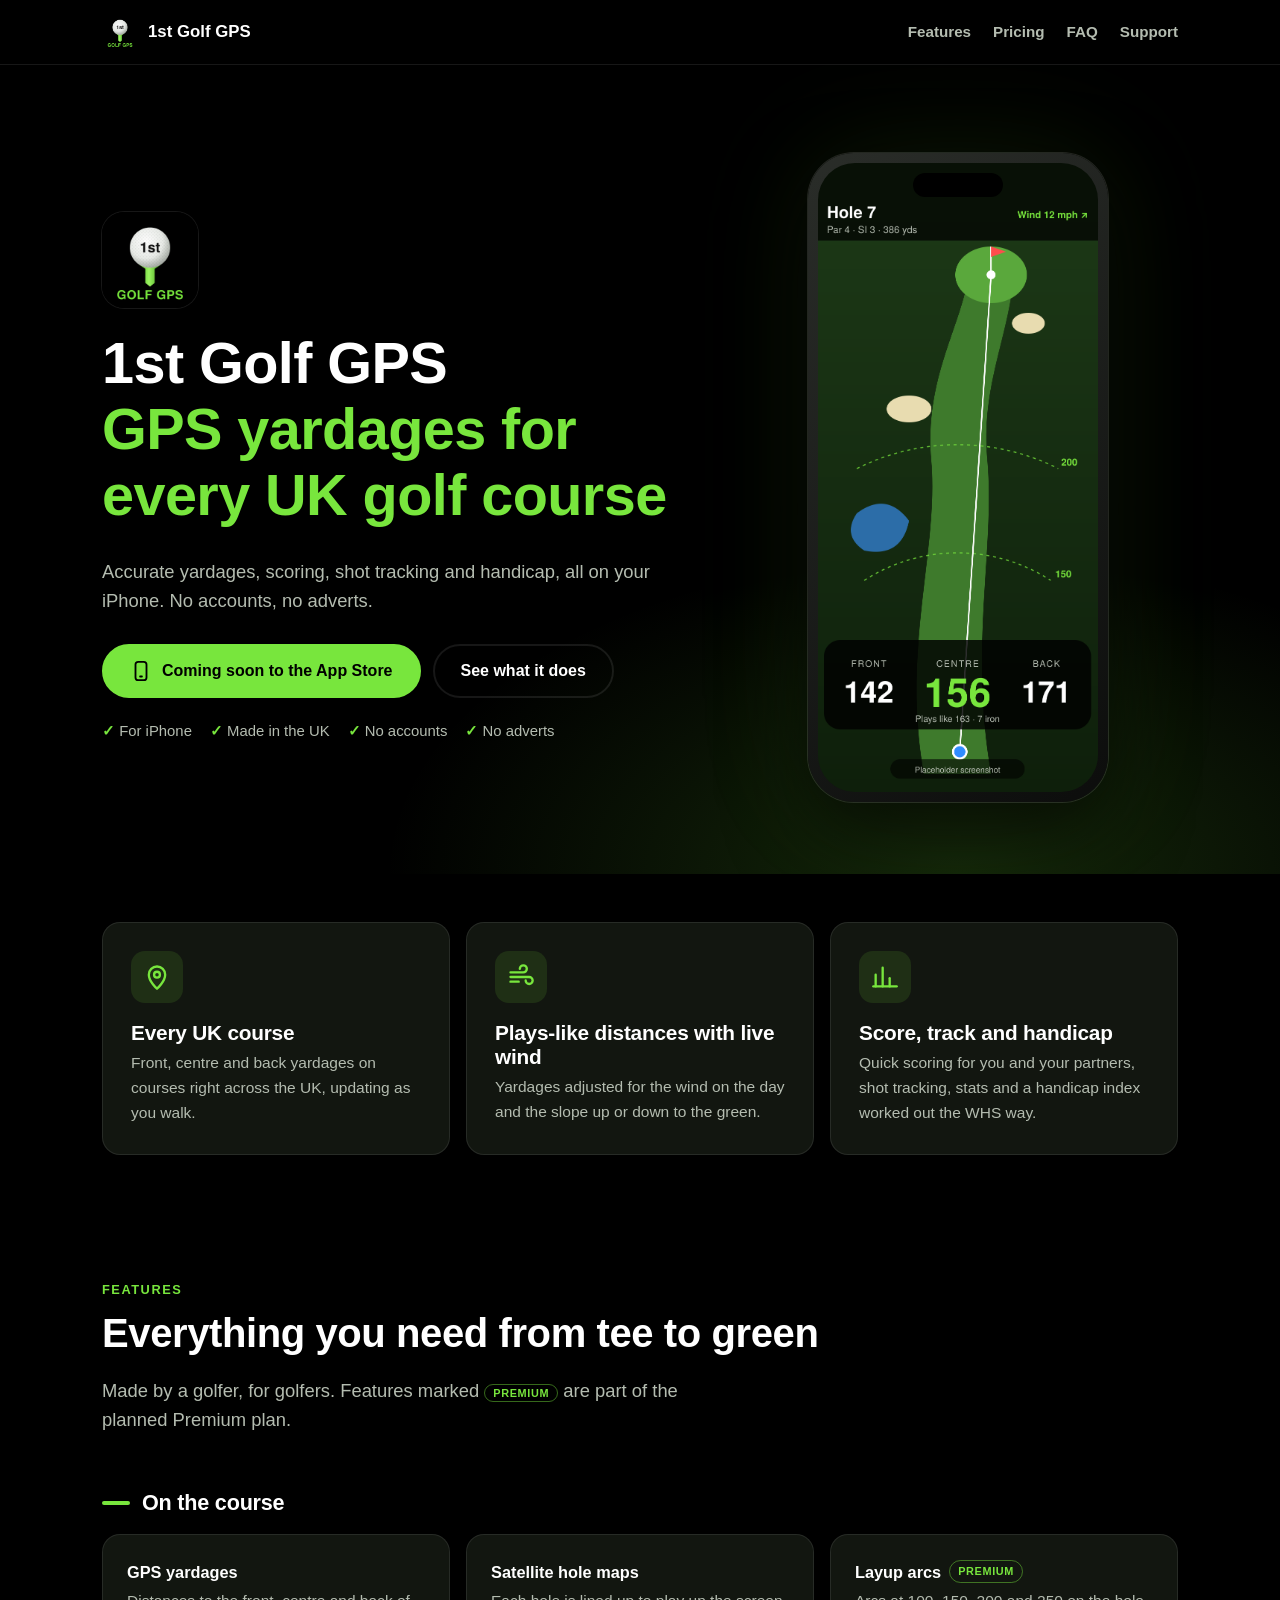
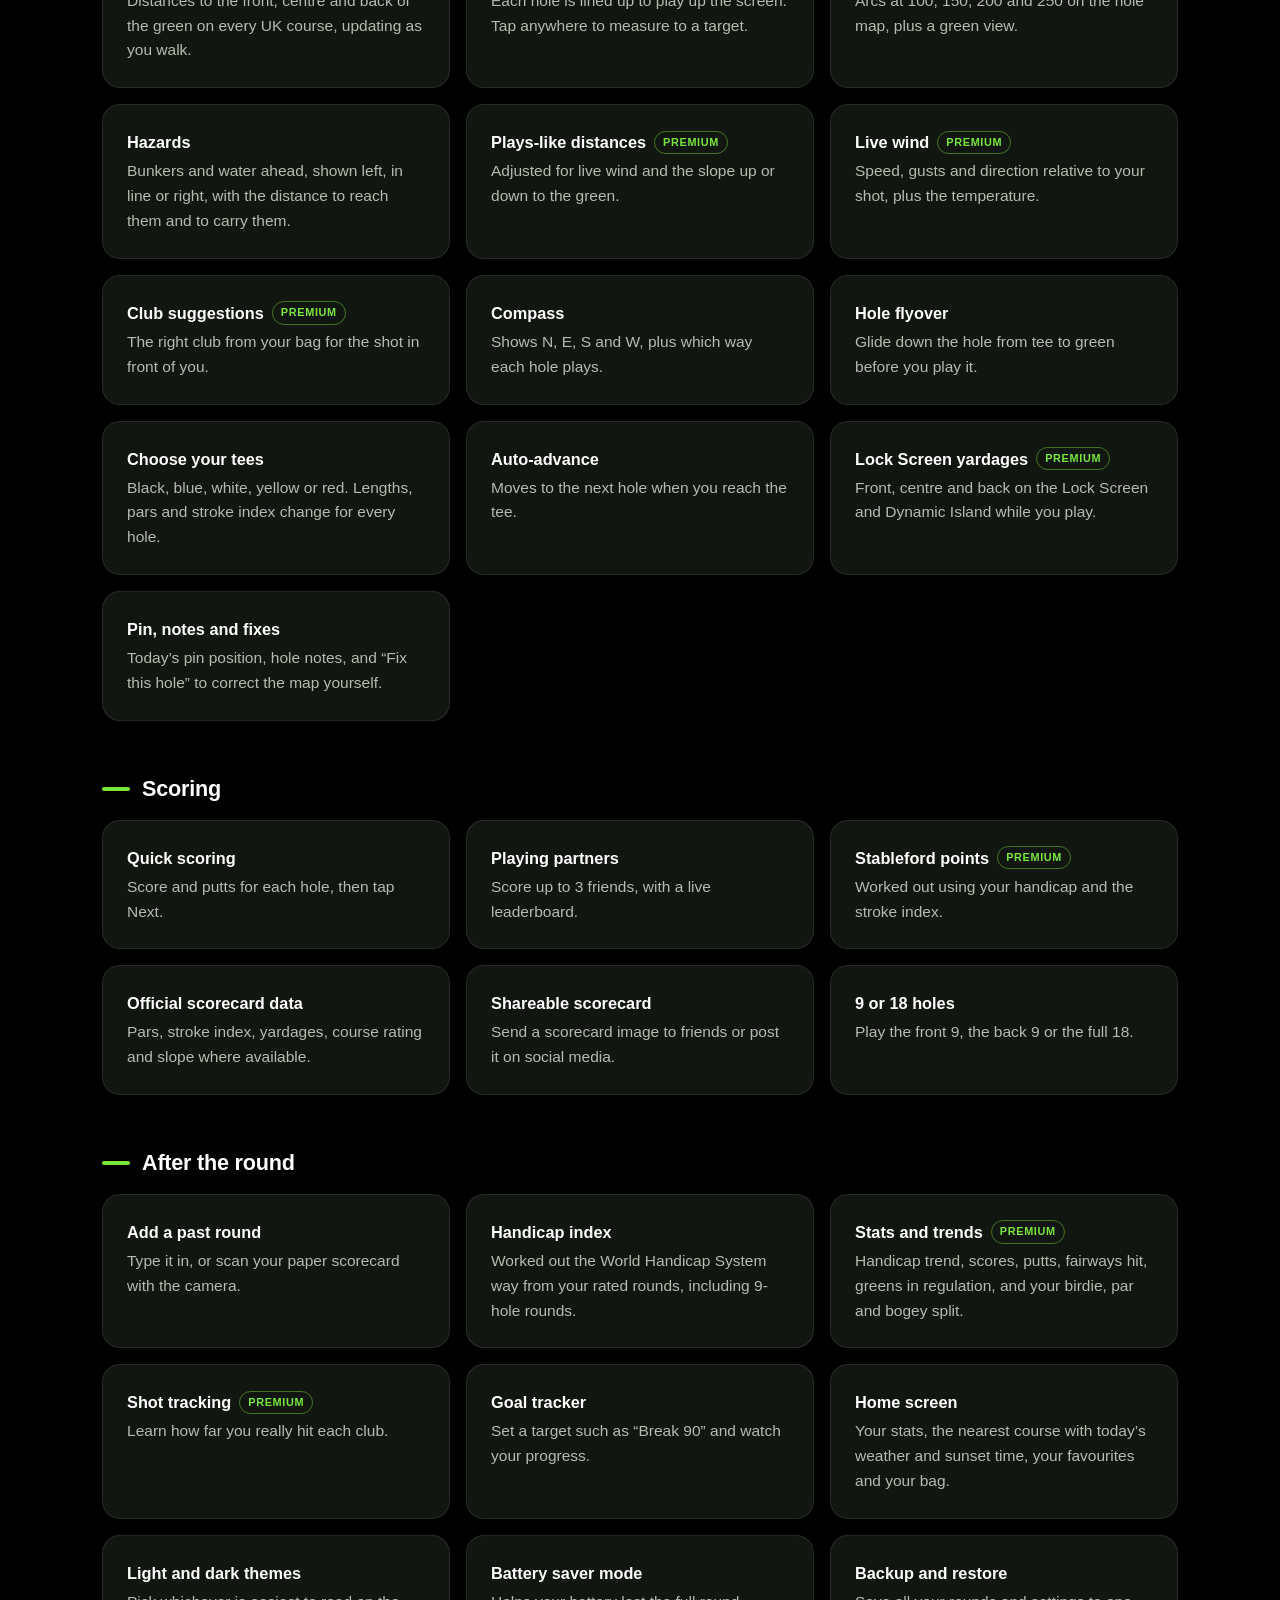
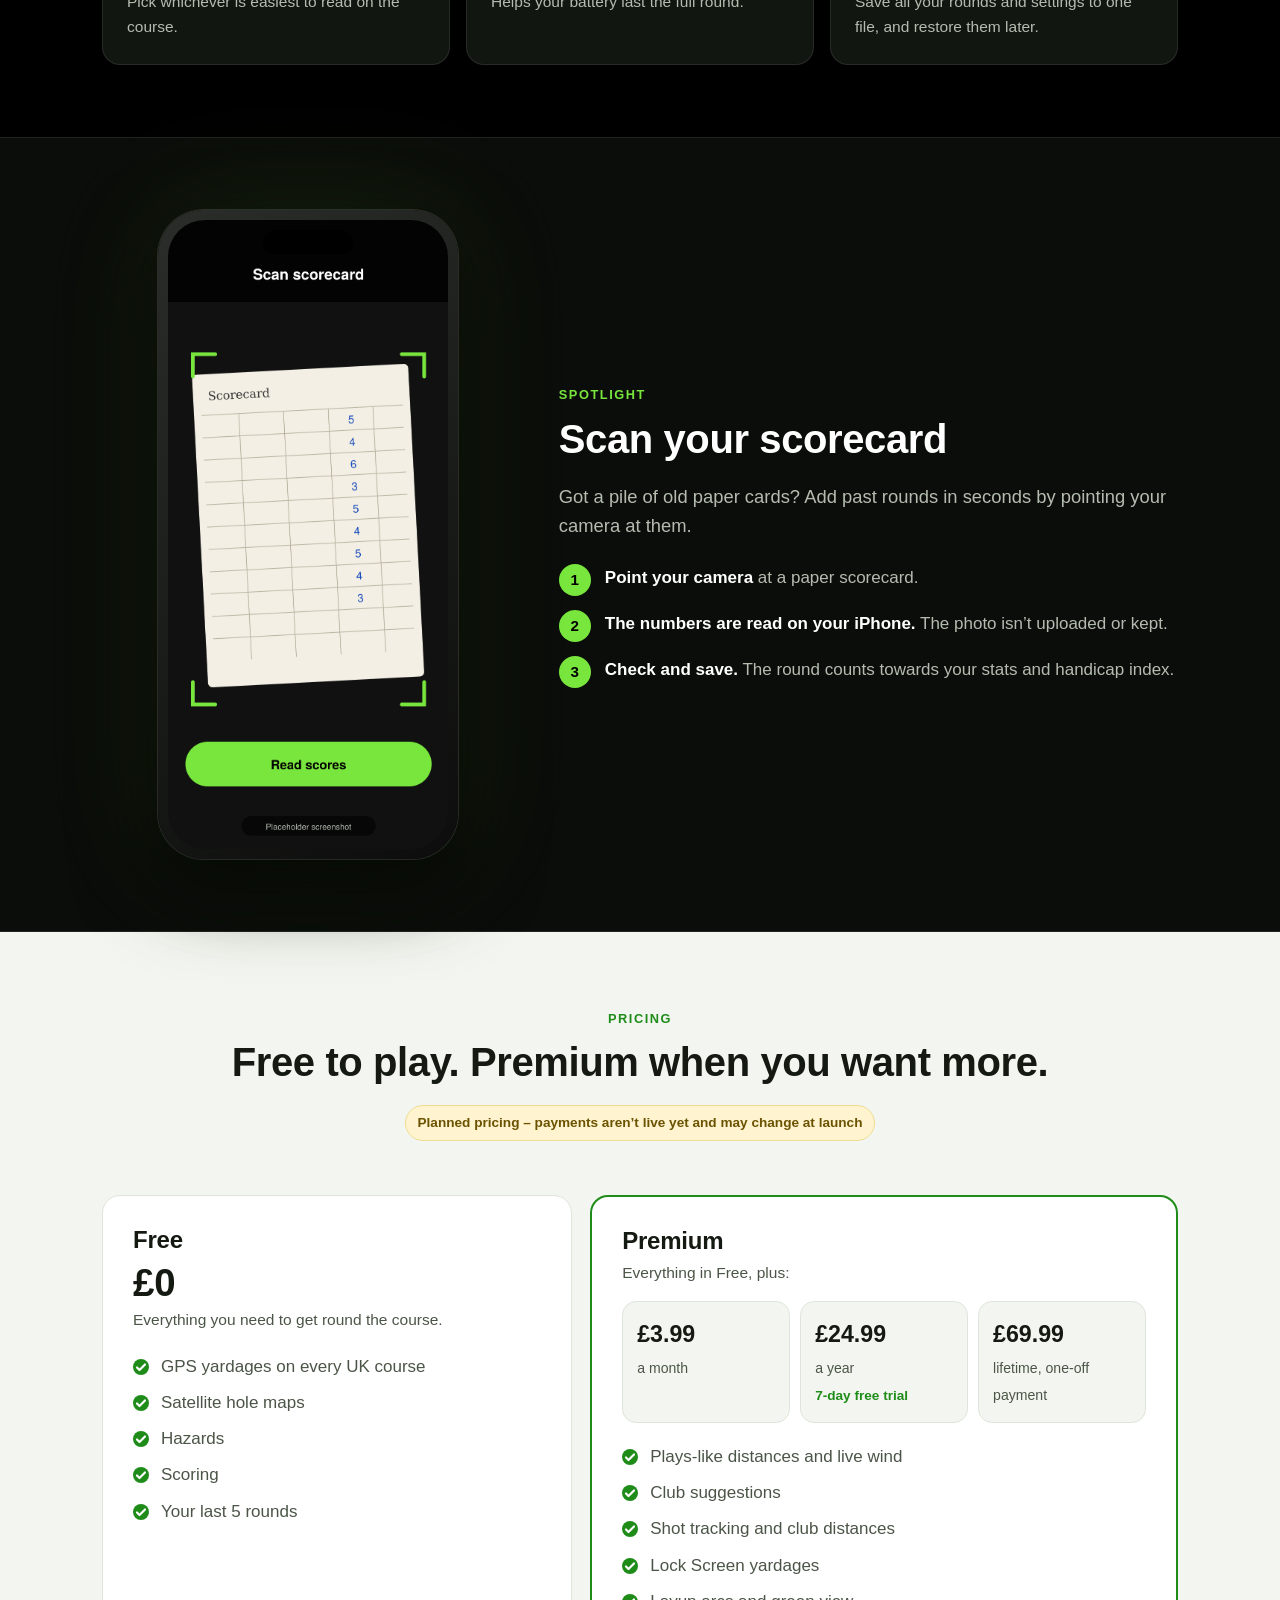
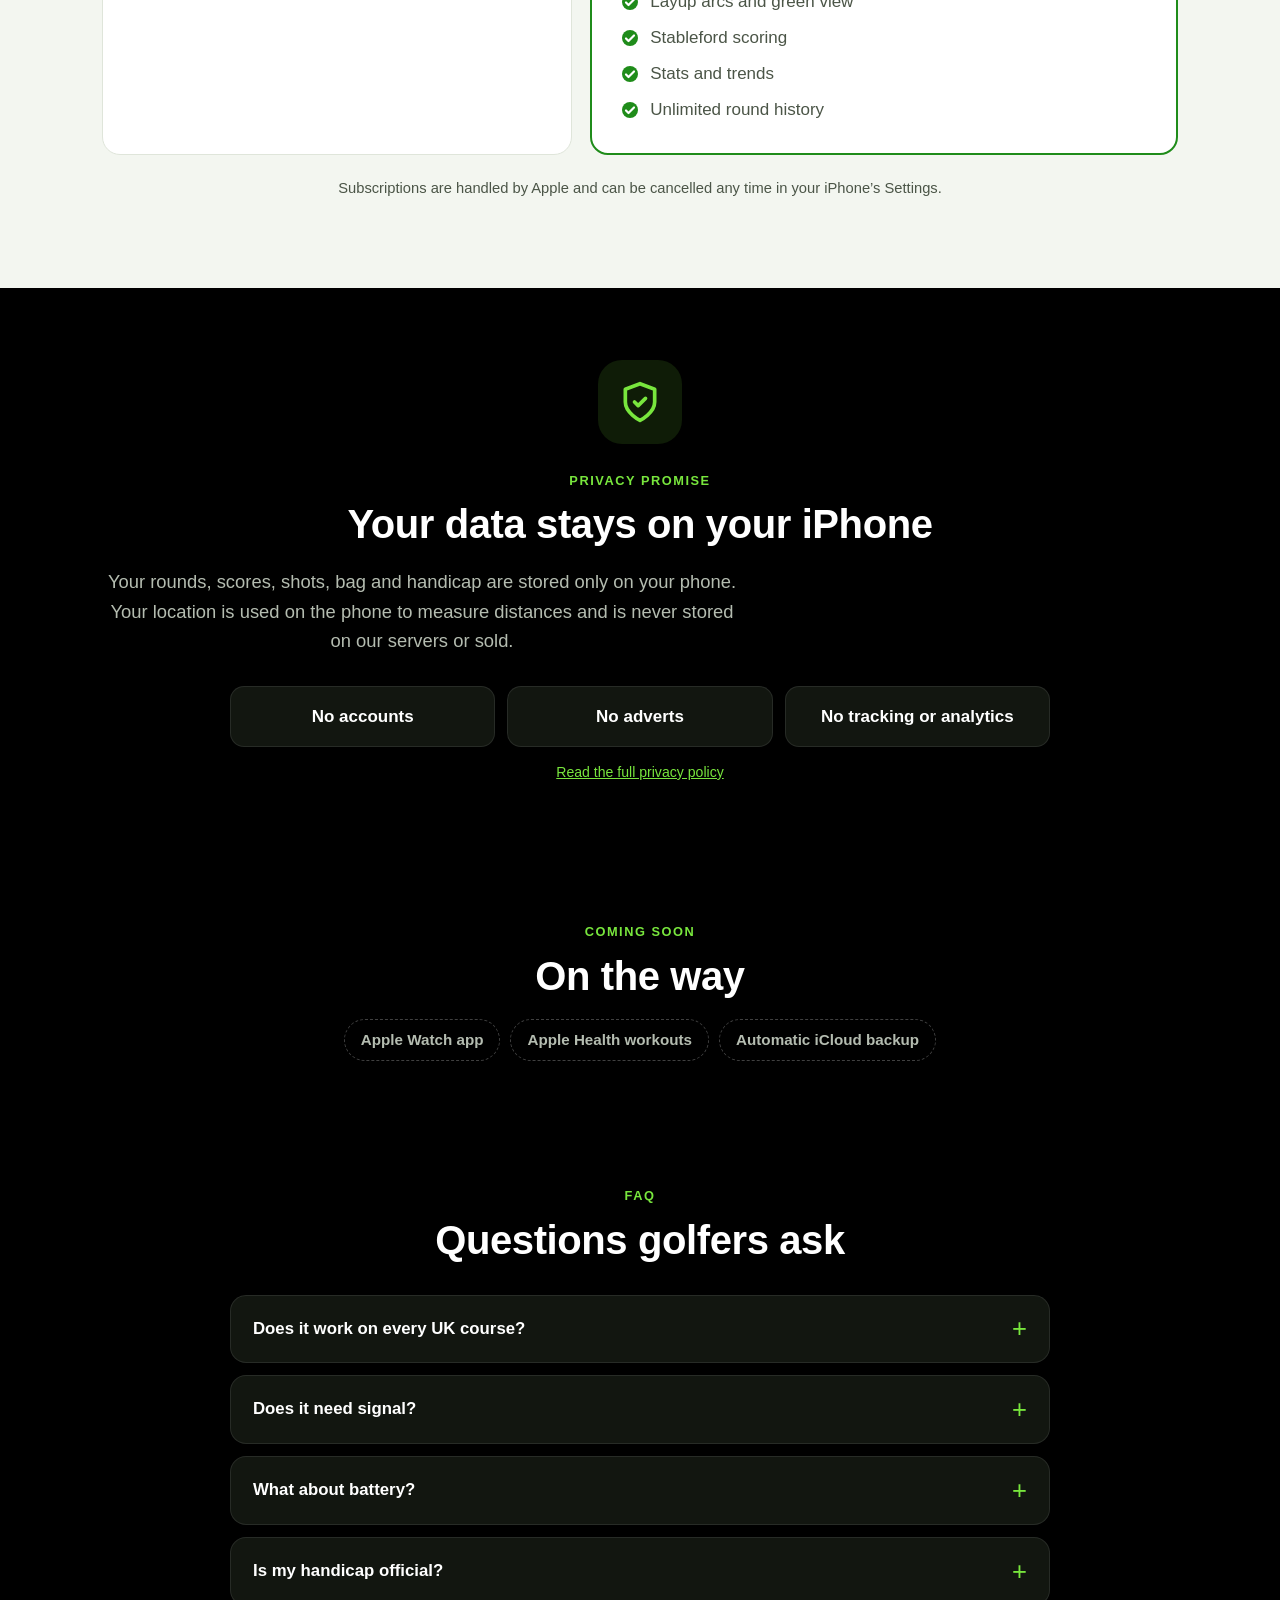
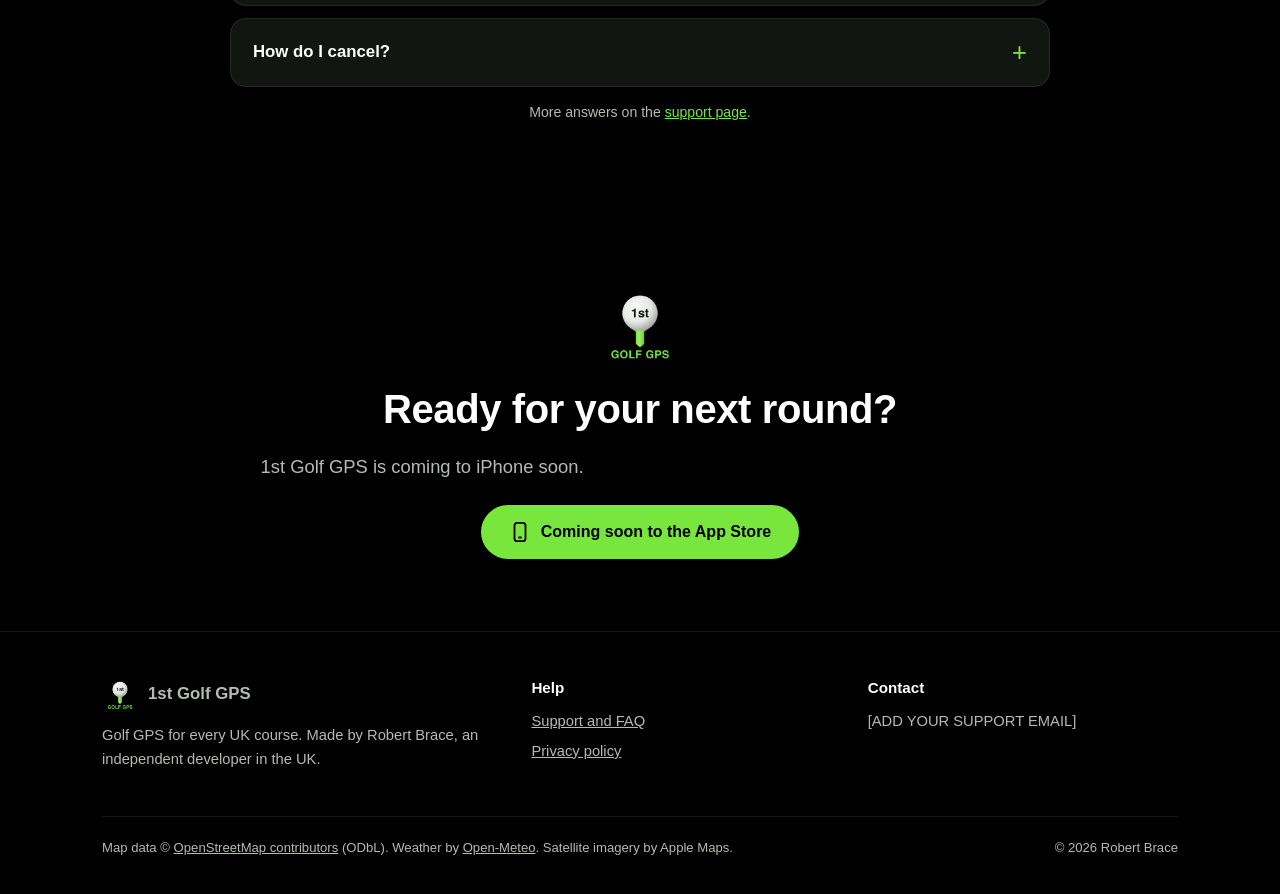
==== index.html @ ec739573 "Initial commit" ====
<!DOCTYPE html>
<html lang="en-GB">
<head>
  <meta charset="utf-8">
  <meta name="viewport" content="width=device-width, initial-scale=1">
  <title>1st Golf GPS – GPS yardages for every UK golf course</title>
  <meta name="description" content="Golf GPS for every course in the UK. Accurate yardages, scoring, shot tracking and handicap, all on your iPhone. No accounts, no adverts.">
  <meta name="theme-color" content="#000000">
  <meta property="og:title" content="1st Golf GPS">
  <meta property="og:description" content="GPS yardages for every UK golf course. Scoring, shot tracking and handicap on your iPhone. No accounts, no adverts.">
  <meta property="og:image" content="images/app-icon.png">
  <link rel="icon" type="image/png" href="images/favicon.png">
  <link rel="apple-touch-icon" href="images/apple-touch-icon.png">
  <link rel="stylesheet" href="styles.css">
</head>
<body>
<a class="skip-link" href="#main">Skip to content</a>

<header class="site-header">
  <div class="wrap">
    <a class="brand" href="index.html"><img src="images/app-icon.png" alt="" width="36" height="36">1st Golf GPS</a>
    <nav class="nav" aria-label="Main">
      <a class="nav-wide" href="#features">Features</a>
      <a href="#pricing">Pricing</a>
      <a class="nav-wide" href="#faq">FAQ</a>
      <a href="support.html">Support</a>
    </nav>
  </div>
</header>

<main id="main">

  <!-- ===== Hero ===== -->
  <section class="hero">
    <div class="wrap">
      <div>
        <img class="hero-logo" src="images/app-icon.png" alt="1st Golf GPS app icon" width="96" height="96">
        <h1>1st Golf GPS <span>GPS yardages for every UK golf course</span></h1>
        <p class="lead">Accurate yardages, scoring, shot tracking and handicap, all on your iPhone. No accounts, no adverts.</p>
        <div class="btn-row">
          <!-- App Store button: set APP_STORE_URL in site.js to make it live -->
          <a class="btn js-appstore is-soon" aria-disabled="true">
            <svg viewBox="0 0 24 24" fill="none" stroke="currentColor" stroke-width="2" stroke-linecap="round" stroke-linejoin="round" aria-hidden="true"><rect x="6" y="2" width="12" height="20" rx="3"/><path d="M11 18h2"/></svg>
            <span class="js-appstore-label">Coming soon to the App Store</span>
          </a>
          <a class="btn btn--ghost" href="#features">See what it does</a>
        </div>
        <ul class="hero-points">
          <li>For iPhone</li>
          <li>Made in the UK</li>
          <li>No accounts</li>
          <li>No adverts</li>
        </ul>
      </div>
      <div class="phone">
        <img src="images/screenshot-1.png" alt="1st Golf GPS showing a hole map with front, centre and back yardages" width="780" height="1688">
      </div>
    </div>
  </section>

  <!-- ===== Three headline benefits ===== -->
  <section class="section--tight">
    <div class="wrap grid grid-3">
      <div class="card benefit">
        <div class="icon"><svg viewBox="0 0 24 24" fill="none" stroke="currentColor" stroke-width="2" stroke-linecap="round" stroke-linejoin="round" aria-hidden="true"><path d="M12 22s7-6.2 7-12a7 7 0 0 0-14 0c0 5.8 7 12 7 12z"/><circle cx="12" cy="10" r="2.5"/></svg></div>
        <h3>Every UK course</h3>
        <p>Front, centre and back yardages on courses right across the UK, updating as you walk.</p>
      </div>
      <div class="card benefit">
        <div class="icon"><svg viewBox="0 0 24 24" fill="none" stroke="currentColor" stroke-width="2" stroke-linecap="round" stroke-linejoin="round" aria-hidden="true"><path d="M3 8h11a3 3 0 1 0-3-3"/><path d="M3 12h16a3 3 0 1 1-3 3"/><path d="M3 16h7"/></svg></div>
        <h3>Plays-like distances with live wind</h3>
        <p>Yardages adjusted for the wind on the day and the slope up or down to the green.</p>
      </div>
      <div class="card benefit">
        <div class="icon"><svg viewBox="0 0 24 24" fill="none" stroke="currentColor" stroke-width="2" stroke-linecap="round" stroke-linejoin="round" aria-hidden="true"><path d="M4 20V10"/><path d="M10 20V4"/><path d="M16 20v-7"/><path d="M22 20H2"/></svg></div>
        <h3>Score, track and handicap</h3>
        <p>Quick scoring for you and your partners, shot tracking, stats and a handicap index worked out the WHS way.</p>
      </div>
    </div>
  </section>

  <!-- ===== Features ===== -->
  <section class="section" id="features">
    <div class="wrap">
      <span class="eyebrow">Features</span>
      <h2>Everything you need from tee to green</h2>
      <p class="lead">Made by a golfer, for golfers. Features marked <span class="tag">Premium</span> are part of the planned Premium plan.</p>

      <div class="feature-group">
        <h3>On the course</h3>
        <div class="grid grid-3">
          <div class="card feature"><h4>GPS yardages</h4><p>Distances to the front, centre and back of the green on every UK course, updating as you walk.</p></div>
          <div class="card feature"><h4>Satellite hole maps</h4><p>Each hole is lined up to play up the screen. Tap anywhere to measure to a target.</p></div>
          <div class="card feature"><h4>Layup arcs <span class="tag">Premium</span></h4><p>Arcs at 100, 150, 200 and 250 on the hole map, plus a green view.</p></div>
          <div class="card feature"><h4>Hazards</h4><p>Bunkers and water ahead, shown left, in line or right, with the distance to reach them and to carry them.</p></div>
          <div class="card feature"><h4>Plays-like distances <span class="tag">Premium</span></h4><p>Adjusted for live wind and the slope up or down to the green.</p></div>
          <div class="card feature"><h4>Live wind <span class="tag">Premium</span></h4><p>Speed, gusts and direction relative to your shot, plus the temperature.</p></div>
          <div class="card feature"><h4>Club suggestions <span class="tag">Premium</span></h4><p>The right club from your bag for the shot in front of you.</p></div>
          <div class="card feature"><h4>Compass</h4><p>Shows N, E, S and W, plus which way each hole plays.</p></div>
          <div class="card feature"><h4>Hole flyover</h4><p>Glide down the hole from tee to green before you play it.</p></div>
          <div class="card feature"><h4>Choose your tees</h4><p>Black, blue, white, yellow or red. Lengths, pars and stroke index change for every hole.</p></div>
          <div class="card feature"><h4>Auto-advance</h4><p>Moves to the next hole when you reach the tee.</p></div>
          <div class="card feature"><h4>Lock Screen yardages <span class="tag">Premium</span></h4><p>Front, centre and back on the Lock Screen and Dynamic Island while you play.</p></div>
          <div class="card feature"><h4>Pin, notes and fixes</h4><p>Today’s pin position, hole notes, and “Fix this hole” to correct the map yourself.</p></div>
        </div>
      </div>

      <div class="feature-group">
        <h3>Scoring</h3>
        <div class="grid grid-3">
          <div class="card feature"><h4>Quick scoring</h4><p>Score and putts for each hole, then tap Next.</p></div>
          <div class="card feature"><h4>Playing partners</h4><p>Score up to 3 friends, with a live leaderboard.</p></div>
          <div class="card feature"><h4>Stableford points <span class="tag">Premium</span></h4><p>Worked out using your handicap and the stroke index.</p></div>
          <div class="card feature"><h4>Official scorecard data</h4><p>Pars, stroke index, yardages, course rating and slope where available.</p></div>
          <div class="card feature"><h4>Shareable scorecard</h4><p>Send a scorecard image to friends or post it on social media.</p></div>
          <div class="card feature"><h4>9 or 18 holes</h4><p>Play the front 9, the back 9 or the full 18.</p></div>
        </div>
      </div>

      <div class="feature-group">
        <h3>After the round</h3>
        <div class="grid grid-3">
          <div class="card feature"><h4>Add a past round</h4><p>Type it in, or scan your paper scorecard with the camera.</p></div>
          <div class="card feature"><h4>Handicap index</h4><p>Worked out the World Handicap System way from your rated rounds, including 9-hole rounds.</p></div>
          <div class="card feature"><h4>Stats and trends <span class="tag">Premium</span></h4><p>Handicap trend, scores, putts, fairways hit, greens in regulation, and your birdie, par and bogey split.</p></div>
          <div class="card feature"><h4>Shot tracking <span class="tag">Premium</span></h4><p>Learn how far you really hit each club.</p></div>
          <div class="card feature"><h4>Goal tracker</h4><p>Set a target such as “Break 90” and watch your progress.</p></div>
          <div class="card feature"><h4>Home screen</h4><p>Your stats, the nearest course with today’s weather and sunset time, your favourites and your bag.</p></div>
          <div class="card feature"><h4>Light and dark themes</h4><p>Pick whichever is easiest to read on the course.</p></div>
          <div class="card feature"><h4>Battery saver mode</h4><p>Helps your battery last the full round.</p></div>
          <div class="card feature"><h4>Backup and restore</h4><p>Save all your rounds and settings to one file, and restore them later.</p></div>
        </div>
      </div>
    </div>
  </section>

  <!-- ===== Scan your scorecard spotlight ===== -->
  <section class="section spotlight" id="scan">
    <div class="wrap">
      <div class="phone">
        <img src="images/screenshot-2.png" alt="Scanning a paper scorecard with the iPhone camera" width="780" height="1688" loading="lazy">
      </div>
      <div>
        <span class="eyebrow">Spotlight</span>
        <h2>Scan your scorecard</h2>
        <p class="lead">Got a pile of old paper cards? Add past rounds in seconds by pointing your camera at them.</p>
        <ol class="steps">
          <li><span><strong>Point your camera</strong> at a paper scorecard.</span></li>
          <li><span><strong>The numbers are read on your iPhone.</strong> The photo isn’t uploaded or kept.</span></li>
          <li><span><strong>Check and save.</strong> The round counts towards your stats and handicap index.</span></li>
        </ol>
      </div>
    </div>
  </section>

  <!-- ===== Pricing ===== -->
  <section class="section light" id="pricing">
    <div class="wrap">
      <div class="center">
        <span class="eyebrow">Pricing</span>
        <h2>Free to play. Premium when you want more.</h2>
        <div class="planned">Planned pricing – payments aren’t live yet and may change at launch</div>
      </div>
      <div class="price-grid">
        <div class="card plan">
          <h3>Free</h3>
          <div class="price">£0</div>
          <p>Everything you need to get round the course.</p>
          <ul>
            <li>GPS yardages on every UK course</li>
            <li>Satellite hole maps</li>
            <li>Hazards</li>
            <li>Scoring</li>
            <li>Your last 5 rounds</li>
          </ul>
        </div>
        <div class="card plan plan--premium">
          <h3>Premium</h3>
          <p>Everything in Free, plus:</p>
          <div class="price-options">
            <div class="price-option"><strong>£3.99</strong><span>a month</span></div>
            <div class="price-option"><strong>£24.99</strong><span>a year</span><em>7-day free trial</em></div>
            <div class="price-option"><strong>£69.99</strong><span>lifetime, one-off payment</span></div>
          </div>
          <ul>
            <li>Plays-like distances and live wind</li>
            <li>Club suggestions</li>
            <li>Shot tracking and club distances</li>
            <li>Lock Screen yardages</li>
            <li>Layup arcs and green view</li>
            <li>Stableford scoring</li>
            <li>Stats and trends</li>
            <li>Unlimited round history</li>
          </ul>
        </div>
      </div>
      <p class="price-footnote center">Subscriptions are handled by Apple and can be cancelled any time in your iPhone’s Settings.</p>
    </div>
  </section>

  <!-- ===== Privacy promise ===== -->
  <section class="section promise" id="privacy">
    <div class="wrap">
      <div class="shield"><svg viewBox="0 0 24 24" fill="none" stroke="currentColor" stroke-width="2" stroke-linecap="round" stroke-linejoin="round" aria-hidden="true"><path d="M12 22s8-4 8-10V5l-8-3-8 3v7c0 6 8 10 8 10z"/><path d="M9 12l2 2 4-4"/></svg></div>
      <span class="eyebrow">Privacy promise</span>
      <h2>Your data stays on your iPhone</h2>
      <p class="lead">Your rounds, scores, shots, bag and handicap are stored only on your phone. Your location is used on the phone to measure distances and is never stored on our servers or sold.</p>
      <ul class="promise-list">
        <li>No accounts</li>
        <li>No adverts</li>
        <li>No tracking or analytics</li>
      </ul>
      <p class="small-note"><a href="privacy.html">Read the full privacy policy</a></p>
    </div>
  </section>

  <!-- ===== Coming later ===== -->
  <section class="section--tight center">
    <div class="wrap">
      <span class="eyebrow">Coming soon</span>
      <h2>On the way</h2>
      <div class="soon-row">
        <span>Apple Watch app</span>
        <span>Apple Health workouts</span>
        <span>Automatic iCloud backup</span>
      </div>
    </div>
  </section>

  <!-- ===== FAQ ===== -->
  <section class="section" id="faq">
    <div class="wrap">
      <div class="center">
        <span class="eyebrow">FAQ</span>
        <h2>Questions golfers ask</h2>
      </div>
      <div class="faq">
        <details>
          <summary>Does it work on every UK course?</summary>
          <div><p>Yes. 1st Golf GPS covers golf courses across the UK, using course layouts from OpenStreetMap. If a hole doesn’t look quite right, use “Fix this hole” to correct the map yourself. Official scorecard details such as course rating and slope are shown where available.</p></div>
        </details>
        <details>
          <summary>Does it need signal?</summary>
          <div><p>Your position comes from your iPhone’s GPS, which doesn’t rely on mobile signal. Course layouts, satellite imagery, live wind and weather are downloaded over the internet, so those need a data connection.</p></div>
        </details>
        <details>
          <summary>What about battery?</summary>
          <div><p>GPS does use battery, so the app has a Battery saver mode to help it last the round. With Lock Screen yardages (Premium) you can see front, centre and back without unlocking your phone.</p></div>
        </details>
        <details>
          <summary>Is my handicap official?</summary>
          <div><p>No. The app works out a handicap index the World Handicap System way from your rated rounds, including 9-hole rounds. It’s a guide for your own use; your official handicap still comes from your club.</p></div>
        </details>
        <details>
          <summary>How do I cancel?</summary>
          <div><p>Subscriptions are handled by Apple. Open <strong>Settings</strong> on your iPhone, tap your name, then <strong>Subscriptions</strong>, choose 1st Golf GPS and tap <strong>Cancel Subscription</strong>. You can cancel any time.</p></div>
        </details>
      </div>
      <p class="small-note center">More answers on the <a href="support.html">support page</a>.</p>
    </div>
  </section>

  <!-- ===== Final call to action ===== -->
  <section class="section cta-band">
    <div class="wrap">
      <img src="images/app-icon.png" alt="" width="84" height="84" loading="lazy">
      <h2>Ready for your next round?</h2>
      <p class="lead">1st Golf GPS is coming to iPhone soon.</p>
      <div class="btn-row">
        <a class="btn js-appstore is-soon" aria-disabled="true">
          <svg viewBox="0 0 24 24" fill="none" stroke="currentColor" stroke-width="2" stroke-linecap="round" stroke-linejoin="round" aria-hidden="true"><rect x="6" y="2" width="12" height="20" rx="3"/><path d="M11 18h2"/></svg>
          <span class="js-appstore-label">Coming soon to the App Store</span>
        </a>
      </div>
    </div>
  </section>

</main>

<footer class="site-footer">
  <div class="wrap">
    <div class="footer-grid">
      <div>
        <a class="brand" href="index.html"><img src="images/app-icon.png" alt="" width="36" height="36">1st Golf GPS</a>
        <p style="margin-top:12px">Golf GPS for every UK course. Made by Robert Brace, an independent developer in the UK.</p>
      </div>
      <div>
        <h4>Help</h4>
        <ul>
          <li><a href="support.html">Support and FAQ</a></li>
          <li><a href="privacy.html">Privacy policy</a></li>
        </ul>
      </div>
      <div>
        <h4>Contact</h4>
        <ul><li><a class="js-email">[ADD YOUR SUPPORT EMAIL]</a></li></ul>
      </div>
    </div>
    <div class="credits">
      <span>Map data © <a href="https://www.openstreetmap.org/copyright">OpenStreetMap contributors</a> (ODbL). Weather by <a href="https://open-meteo.com/">Open-Meteo</a>. Satellite imagery by Apple Maps.</span>
      <span>© 2026 Robert Brace</span>
    </div>
  </div>
</footer>

<script src="site.js"></script>
</body>
</html>
---- styles.css ----
/* 1st Golf GPS – shared styles for every page */

:root {
  --black: #000000;
  --green: #78E63D;
  --green-deep: #1F8C1A;
  --white: #ffffff;
  --surface: #0b0d0a;
  --card: #121610;
  --line: rgba(255, 255, 255, 0.09);
  --muted: #b4bcb0;
  --light-bg: #f3f6f0;
  --light-text: #141a12;
  --light-muted: #4b5547;
  --radius: 18px;
  --max: 1120px;
  --font: -apple-system, BlinkMacSystemFont, "SF Pro Text", "Segoe UI", Roboto, "Helvetica Neue", Arial, sans-serif;
}

* { box-sizing: border-box; }

html { scroll-behavior: smooth; -webkit-text-size-adjust: 100%; }

body {
  margin: 0;
  background: var(--black);
  color: var(--white);
  font-family: var(--font);
  font-size: 17px;
  line-height: 1.6;
}

img { max-width: 100%; height: auto; display: block; }

a { color: var(--green); }
a:hover { text-decoration: none; }

h1, h2, h3 { line-height: 1.15; margin: 0 0 0.5em; letter-spacing: -0.01em; }
h1 { font-size: clamp(2.2rem, 6vw, 3.6rem); font-weight: 800; }
h2 { font-size: clamp(1.7rem, 4.2vw, 2.5rem); font-weight: 800; }
h3 { font-size: 1.12rem; font-weight: 700; }
p { margin: 0 0 1em; }

.wrap { width: 100%; max-width: var(--max); margin: 0 auto; padding: 0 22px; }
.section { padding: 72px 0; }
.section--tight { padding: 48px 0; }
.eyebrow {
  display: inline-block;
  color: var(--green);
  font-weight: 700;
  font-size: 0.8rem;
  letter-spacing: 0.12em;
  text-transform: uppercase;
  margin-bottom: 10px;
}
.lead { font-size: 1.15rem; color: var(--muted); max-width: 640px; }
.center { text-align: center; }
.center .lead { margin-left: auto; margin-right: auto; }
.green { color: var(--green); }

.skip-link {
  position: absolute; left: -999px; top: 8px;
  background: var(--green); color: #000; padding: 8px 14px; border-radius: 8px; z-index: 100;
}
.skip-link:focus { left: 8px; }

/* ---------- Header ---------- */
.site-header {
  position: sticky; top: 0; z-index: 50;
  background: rgba(0, 0, 0, 0.86);
  -webkit-backdrop-filter: blur(12px);
  backdrop-filter: blur(12px);
  border-bottom: 1px solid var(--line);
}
.site-header .wrap { display: flex; align-items: center; justify-content: space-between; height: 64px; gap: 16px; }
.brand { display: flex; align-items: center; gap: 10px; color: var(--white); text-decoration: none; font-weight: 800; font-size: 1.05rem; white-space: nowrap; }
.brand img { width: 36px; height: 36px; border-radius: 9px; }
.nav { display: flex; gap: 22px; }
.nav a { color: var(--muted); text-decoration: none; font-size: 0.95rem; font-weight: 600; }
.nav a:hover, .nav a[aria-current="page"] { color: var(--white); }
@media (max-width: 720px) {
  .nav { gap: 16px; }
  .nav .nav-wide { display: none; }
}

/* ---------- Buttons ---------- */
.btn {
  display: inline-flex; align-items: center; justify-content: center; gap: 10px;
  min-height: 54px; padding: 0 26px;
  border-radius: 999px;
  font-weight: 800; font-size: 1rem;
  text-decoration: none;
  border: 2px solid var(--green);
  background: var(--green); color: #000;
  transition: transform 0.15s ease, box-shadow 0.15s ease;
}
.btn:hover { transform: translateY(-1px); box-shadow: 0 8px 28px rgba(120, 230, 61, 0.3); }
.btn svg { width: 22px; height: 22px; flex: none; }
.btn--ghost { background: transparent; color: var(--white); border-color: var(--line); }
.btn--ghost:hover { border-color: var(--green); box-shadow: none; }
/* "Coming soon" state of the App Store button (switched off automatically in site.js) */
.btn.is-soon { cursor: default; }
.btn.is-soon:hover { transform: none; box-shadow: none; }
.btn-row { display: flex; flex-wrap: wrap; gap: 12px; }
.small-note { color: var(--muted); font-size: 0.88rem; margin-top: 14px; }

/* ---------- Hero ---------- */
.hero { padding: 56px 0 40px; overflow: hidden; position: relative; }
.hero::before {
  content: ""; position: absolute; inset: auto -20% -40% 30%; height: 80%;
  background: radial-gradient(closest-side, rgba(120, 230, 61, 0.18), transparent);
  pointer-events: none;
}
.hero .wrap { display: grid; gap: 40px; align-items: center; position: relative; }
.hero-logo { width: 96px; height: 96px; border-radius: 22px; margin-bottom: 22px; box-shadow: 0 0 0 1px var(--line); }
.hero h1 span { display: block; color: var(--green); }
.hero .lead { margin-bottom: 28px; }
.hero-points { list-style: none; padding: 0; margin: 22px 0 0; display: flex; flex-wrap: wrap; gap: 8px 18px; color: var(--muted); font-size: 0.93rem; }
.hero-points li::before { content: "✓ "; color: var(--green); font-weight: 800; }
@media (min-width: 880px) {
  .hero { padding: 88px 0 72px; }
  .hero .wrap { grid-template-columns: 1.15fr 0.85fr; }
}

/* ---------- Phone mock-up ---------- */
.phone {
  width: min(300px, 78vw);
  margin: 0 auto;
  aspect-ratio: 390 / 844;
  border-radius: 46px;
  padding: 10px;
  background: linear-gradient(145deg, #2a2d29, #0c0d0c);
  box-shadow: 0 0 0 1px rgba(255,255,255,0.12), 0 30px 80px rgba(0,0,0,0.7), 0 0 120px rgba(120,230,61,0.12);
  position: relative;
}
.phone img { width: 100%; height: 100%; object-fit: cover; border-radius: 37px; background: #111; }
.phone::after {
  content: ""; position: absolute; top: 20px; left: 50%; transform: translateX(-50%);
  width: 30%; height: 24px; background: #000; border-radius: 20px;
}

/* ---------- Cards and grids ---------- */
.grid { display: grid; gap: 16px; }
@media (min-width: 640px) { .grid-2 { grid-template-columns: repeat(2, 1fr); } .grid-3 { grid-template-columns: repeat(2, 1fr); } }
@media (min-width: 960px) { .grid-3 { grid-template-columns: repeat(3, 1fr); } }

.card {
  background: var(--card);
  border: 1px solid var(--line);
  border-radius: var(--radius);
  padding: 24px;
}
.card p { color: var(--muted); margin: 0; font-size: 0.97rem; }
.card h3 { margin-bottom: 6px; }

.benefit { padding: 28px; }
.benefit .icon {
  width: 52px; height: 52px; border-radius: 14px;
  background: rgba(120, 230, 61, 0.12); color: var(--green);
  display: grid; place-items: center; margin-bottom: 18px;
}
.benefit .icon svg { width: 28px; height: 28px; }
.benefit h3 { font-size: 1.3rem; }

/* ---------- Features ---------- */
.feature-group { margin-top: 56px; }
.feature-group > h3 {
  font-size: 1.35rem; display: flex; align-items: center; gap: 12px; margin-bottom: 18px;
}
.feature-group > h3::before { content: ""; width: 28px; height: 4px; border-radius: 4px; background: var(--green); }
.feature h4 { margin: 0 0 4px; font-size: 1.02rem; display: flex; flex-wrap: wrap; align-items: center; gap: 8px; }
.tag {
  font-size: 0.68rem; font-weight: 800; letter-spacing: 0.06em; text-transform: uppercase;
  color: var(--green); border: 1px solid rgba(120, 230, 61, 0.45); border-radius: 999px; padding: 2px 8px;
}
.tag--soon { color: var(--muted); border-color: var(--line); }

/* ---------- Spotlight ---------- */
.spotlight { background: var(--surface); border-top: 1px solid var(--line); border-bottom: 1px solid var(--line); }
.spotlight .wrap { display: grid; gap: 44px; align-items: center; }
@media (min-width: 880px) { .spotlight .wrap { grid-template-columns: 0.8fr 1.2fr; } }
.steps { list-style: none; padding: 0; margin: 24px 0 0; counter-reset: s; display: grid; gap: 14px; }
.steps li { counter-increment: s; display: flex; gap: 14px; align-items: flex-start; color: var(--muted); }
.steps li::before {
  content: counter(s); flex: none; width: 32px; height: 32px; border-radius: 50%;
  background: var(--green); color: #000; font-weight: 800; display: grid; place-items: center; font-size: 0.95rem;
}
.steps strong { color: var(--white); }

/* ---------- Light sections (pricing) ---------- */
.light { background: var(--light-bg); color: var(--light-text); }
.light .eyebrow, .light a { color: var(--green-deep); }
.light .lead { color: var(--light-muted); }
.light .card { background: #fff; border-color: #dfe5da; }
.light .card p, .light li { color: var(--light-muted); }

.planned {
  display: inline-block; background: #fff4cf; color: #6b5200; border: 1px solid #f0dc8f;
  font-weight: 700; font-size: 0.85rem; padding: 6px 12px; border-radius: 999px; margin-bottom: 18px;
}
.price-grid { display: grid; gap: 18px; margin-top: 36px; }
@media (min-width: 860px) { .price-grid { grid-template-columns: 1fr 1.25fr; } }
.plan { padding: 30px; }
.plan h3 { font-size: 1.5rem; color: var(--light-text); }
.plan .price { font-size: 2.4rem; font-weight: 800; color: var(--light-text); line-height: 1; margin: 10px 0 6px; }
.plan .price small { font-size: 1rem; font-weight: 600; color: var(--light-muted); }
.plan ul { list-style: none; padding: 0; margin: 20px 0 0; display: grid; gap: 9px; }
.plan li { padding-left: 28px; position: relative; }
.plan li::before {
  content: ""; position: absolute; left: 0; top: 6px; width: 16px; height: 16px; border-radius: 50%;
  background: var(--green-deep) url("data:image/svg+xml,%3Csvg xmlns='http://www.w3.org/2000/svg' viewBox='0 0 16 16'%3E%3Cpath d='M4 8.5l2.5 2.5L12 5.5' fill='none' stroke='white' stroke-width='2.2' stroke-linecap='round' stroke-linejoin='round'/%3E%3C/svg%3E") center/16px no-repeat;
}
.light .plan--premium { border: 2px solid var(--green-deep); position: relative; }
.price-options { display: grid; gap: 10px; margin-top: 16px; }
@media (min-width: 520px) { .price-options { grid-template-columns: repeat(3, 1fr); } }
.price-option { border: 1px solid #dfe5da; border-radius: 14px; padding: 14px; background: var(--light-bg); }
.price-option strong { display: block; font-size: 1.45rem; color: var(--light-text); }
.price-option span { font-size: 0.88rem; color: var(--light-muted); }
.price-option em { display: block; font-style: normal; font-weight: 700; color: var(--green-deep); font-size: 0.85rem; margin-top: 4px; }
.price-footnote { margin-top: 22px; font-size: 0.92rem; color: var(--light-muted); }

/* ---------- Privacy promise ---------- */
.promise { text-align: center; }
.promise .shield {
  width: 84px; height: 84px; margin: 0 auto 22px; border-radius: 24px;
  background: rgba(120, 230, 61, 0.12); color: var(--green); display: grid; place-items: center;
}
.promise .shield svg { width: 44px; height: 44px; }
.promise-list { list-style: none; padding: 0; margin: 30px auto 0; display: grid; gap: 12px; max-width: 820px; }
@media (min-width: 720px) { .promise-list { grid-template-columns: repeat(3, 1fr); } }
.promise-list li { background: var(--card); border: 1px solid var(--line); border-radius: 14px; padding: 16px; font-weight: 700; }

/* ---------- Coming soon strip ---------- */
.soon-row { display: flex; flex-wrap: wrap; gap: 10px; justify-content: center; margin-top: 18px; }
.soon-row span { border: 1px dashed rgba(255,255,255,0.25); border-radius: 999px; padding: 8px 16px; color: var(--muted); font-weight: 600; font-size: 0.95rem; }

/* ---------- FAQ ---------- */
.faq { max-width: 820px; margin: 32px auto 0; display: grid; gap: 12px; }
.faq details { background: var(--card); border: 1px solid var(--line); border-radius: 16px; padding: 0 22px; }
.faq details[open] { border-color: rgba(120, 230, 61, 0.4); }
.faq summary {
  cursor: pointer; list-style: none; padding: 20px 34px 20px 0; font-weight: 700; font-size: 1.05rem; position: relative;
}
.faq summary::-webkit-details-marker { display: none; }
.faq summary::after {
  content: "+"; position: absolute; right: 0; top: 50%; transform: translateY(-50%);
  color: var(--green); font-size: 1.6rem; font-weight: 400; line-height: 1;
}
.faq details[open] summary::after { content: "–"; }
.faq details > div { color: var(--muted); padding-bottom: 20px; }
.faq details > div p:last-child { margin-bottom: 0; }

/* ---------- CTA band ---------- */
.cta-band { text-align: center; }
.cta-band img { width: 84px; height: 84px; border-radius: 20px; margin: 0 auto 20px; }
.cta-band .btn-row { justify-content: center; margin-top: 24px; }

/* ---------- Simple text pages (support, privacy) ---------- */
.page-head { padding: 64px 0 24px; border-bottom: 1px solid var(--line); }
.page-head p { color: var(--muted); }
.prose { max-width: 760px; padding-top: 40px; padding-bottom: 72px; }
.prose h2 { font-size: 1.5rem; margin-top: 2em; }
.prose h2:first-child { margin-top: 0; }
.prose h3 { margin-top: 1.5em; }
.prose p, .prose li { color: #d7ddd4; }
.prose ul { padding-left: 1.2em; }
.prose li { margin-bottom: 0.5em; }
.prose strong { color: var(--white); }
.summary-box {
  background: var(--card); border: 1px solid rgba(120, 230, 61, 0.4); border-radius: var(--radius); padding: 24px; margin-bottom: 36px;
}
.summary-box ul { margin: 0; }
.service { border-left: 3px solid var(--green); padding: 2px 0 2px 16px; margin: 0 0 18px; }
.service p { margin: 0; }
.contact-card {
  background: var(--card); border: 1px solid var(--line); border-radius: var(--radius); padding: 26px; margin: 8px 0 40px;
}
.contact-card .email { font-size: 1.3rem; font-weight: 800; word-break: break-all; }
.prose .faq { margin: 18px 0 0; }

/* ---------- Footer ---------- */
.site-footer { border-top: 1px solid var(--line); padding: 44px 0 36px; color: var(--muted); font-size: 0.92rem; }
.footer-grid { display: grid; gap: 26px; }
@media (min-width: 760px) { .footer-grid { grid-template-columns: 1.3fr 1fr 1fr; } }
.site-footer h4 { color: var(--white); margin: 0 0 10px; font-size: 0.95rem; }
.site-footer ul { list-style: none; padding: 0; margin: 0; display: grid; gap: 6px; }
.site-footer a { color: var(--muted); }
.site-footer a:hover { color: var(--green); }
.credits { margin-top: 30px; padding-top: 20px; border-top: 1px solid var(--line); font-size: 0.82rem; display: flex; flex-wrap: wrap; gap: 6px 16px; justify-content: space-between; }
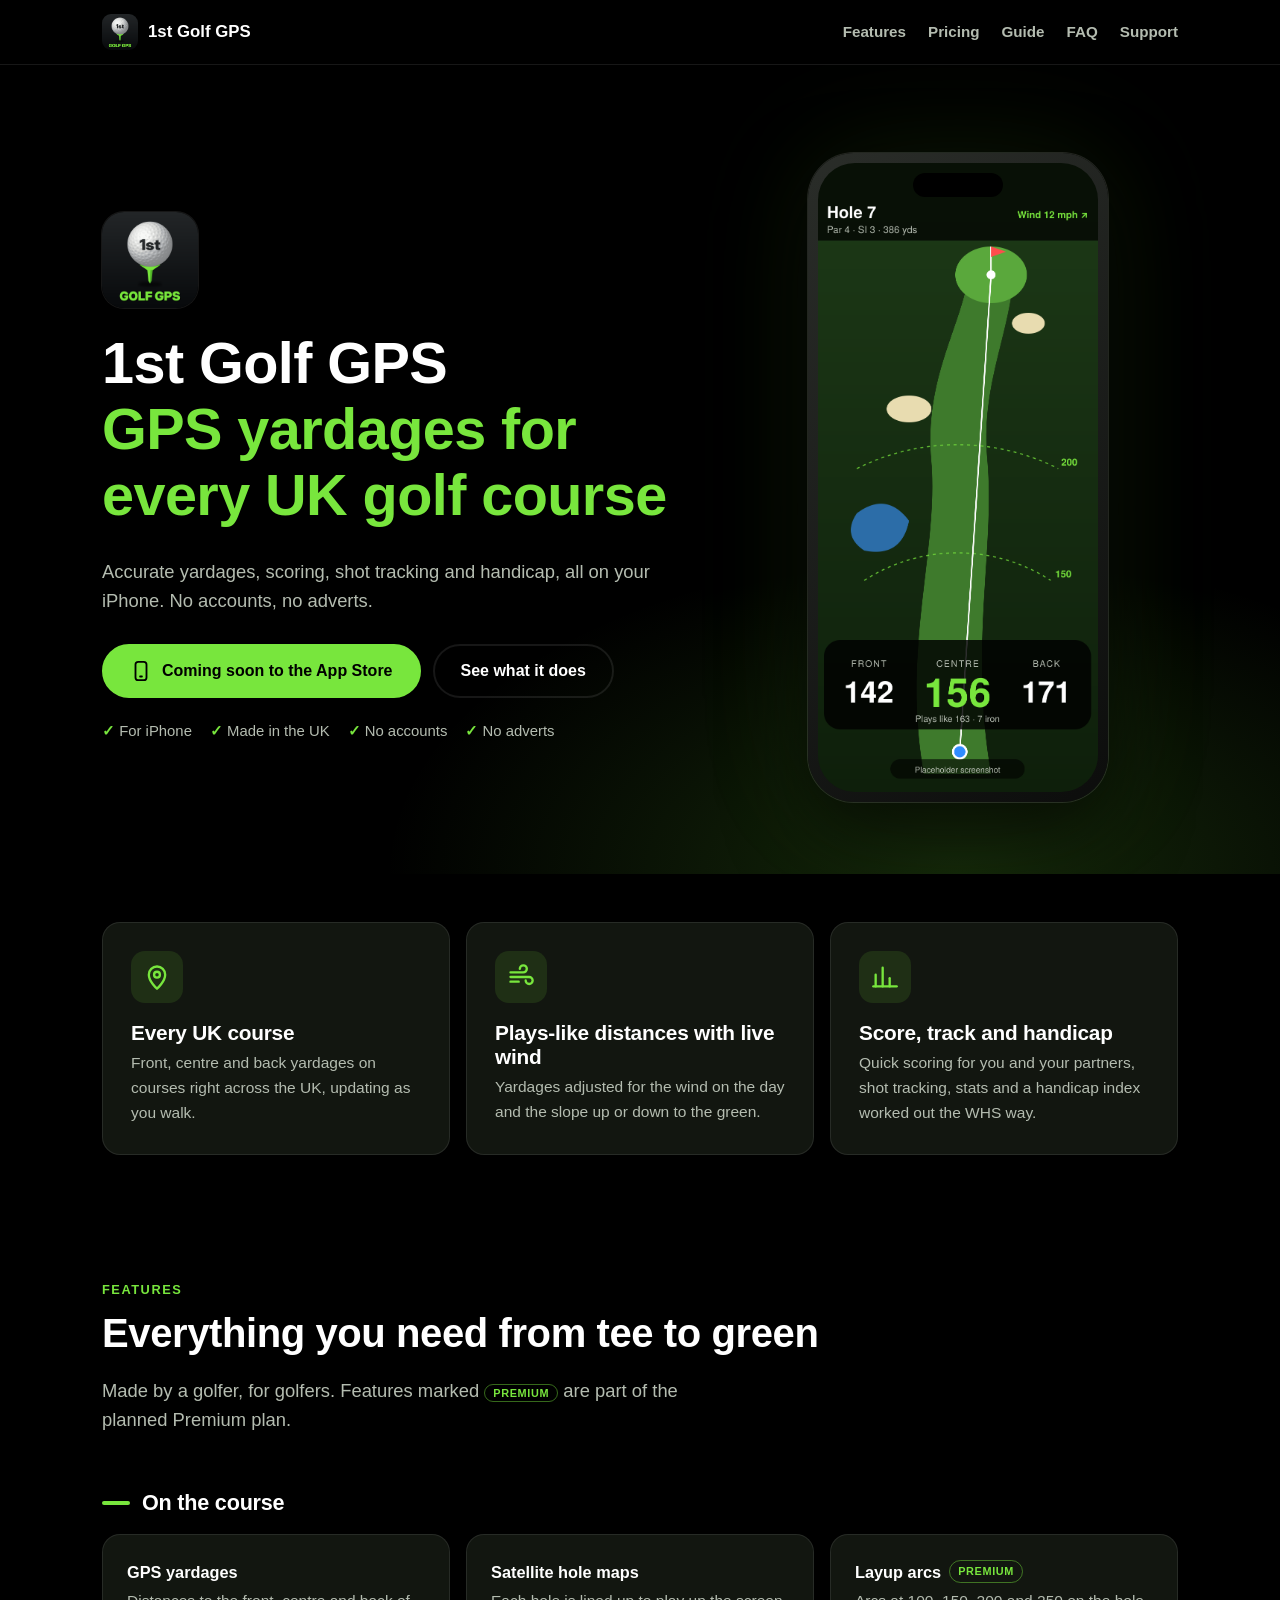
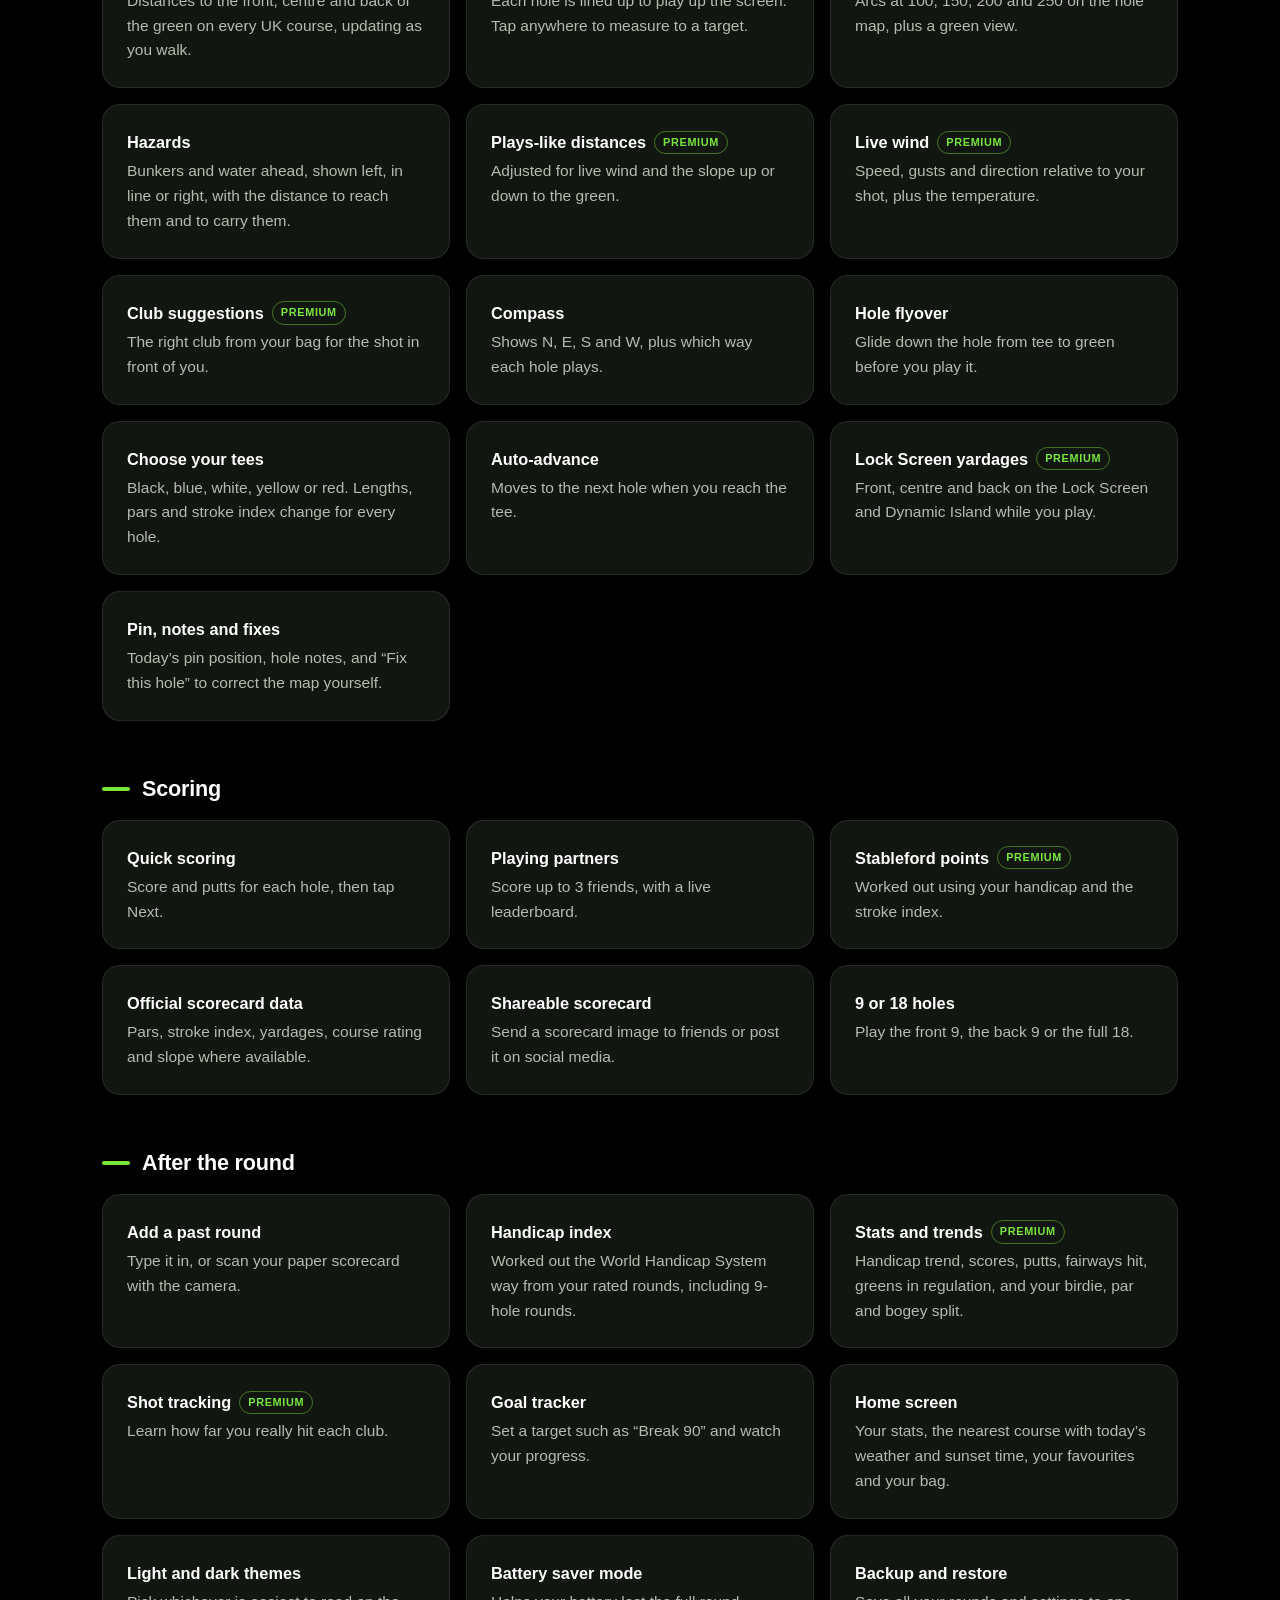
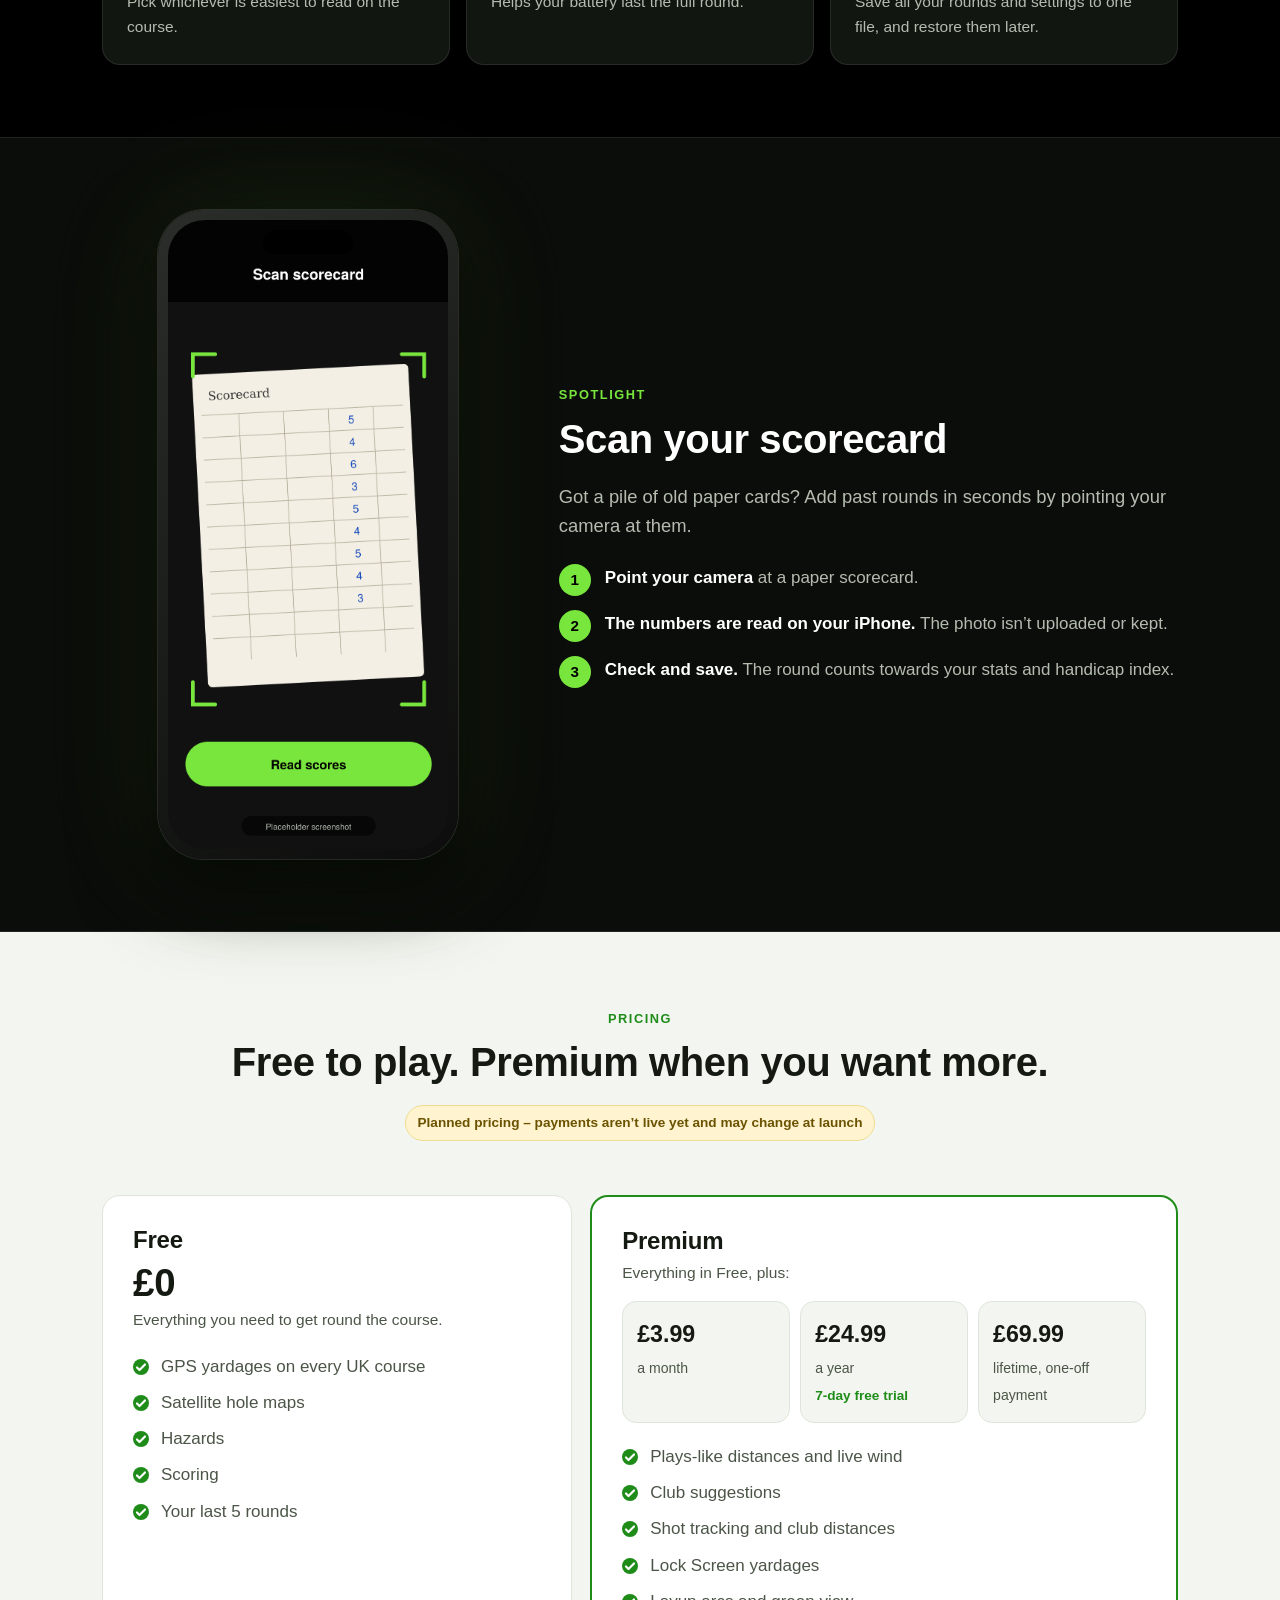
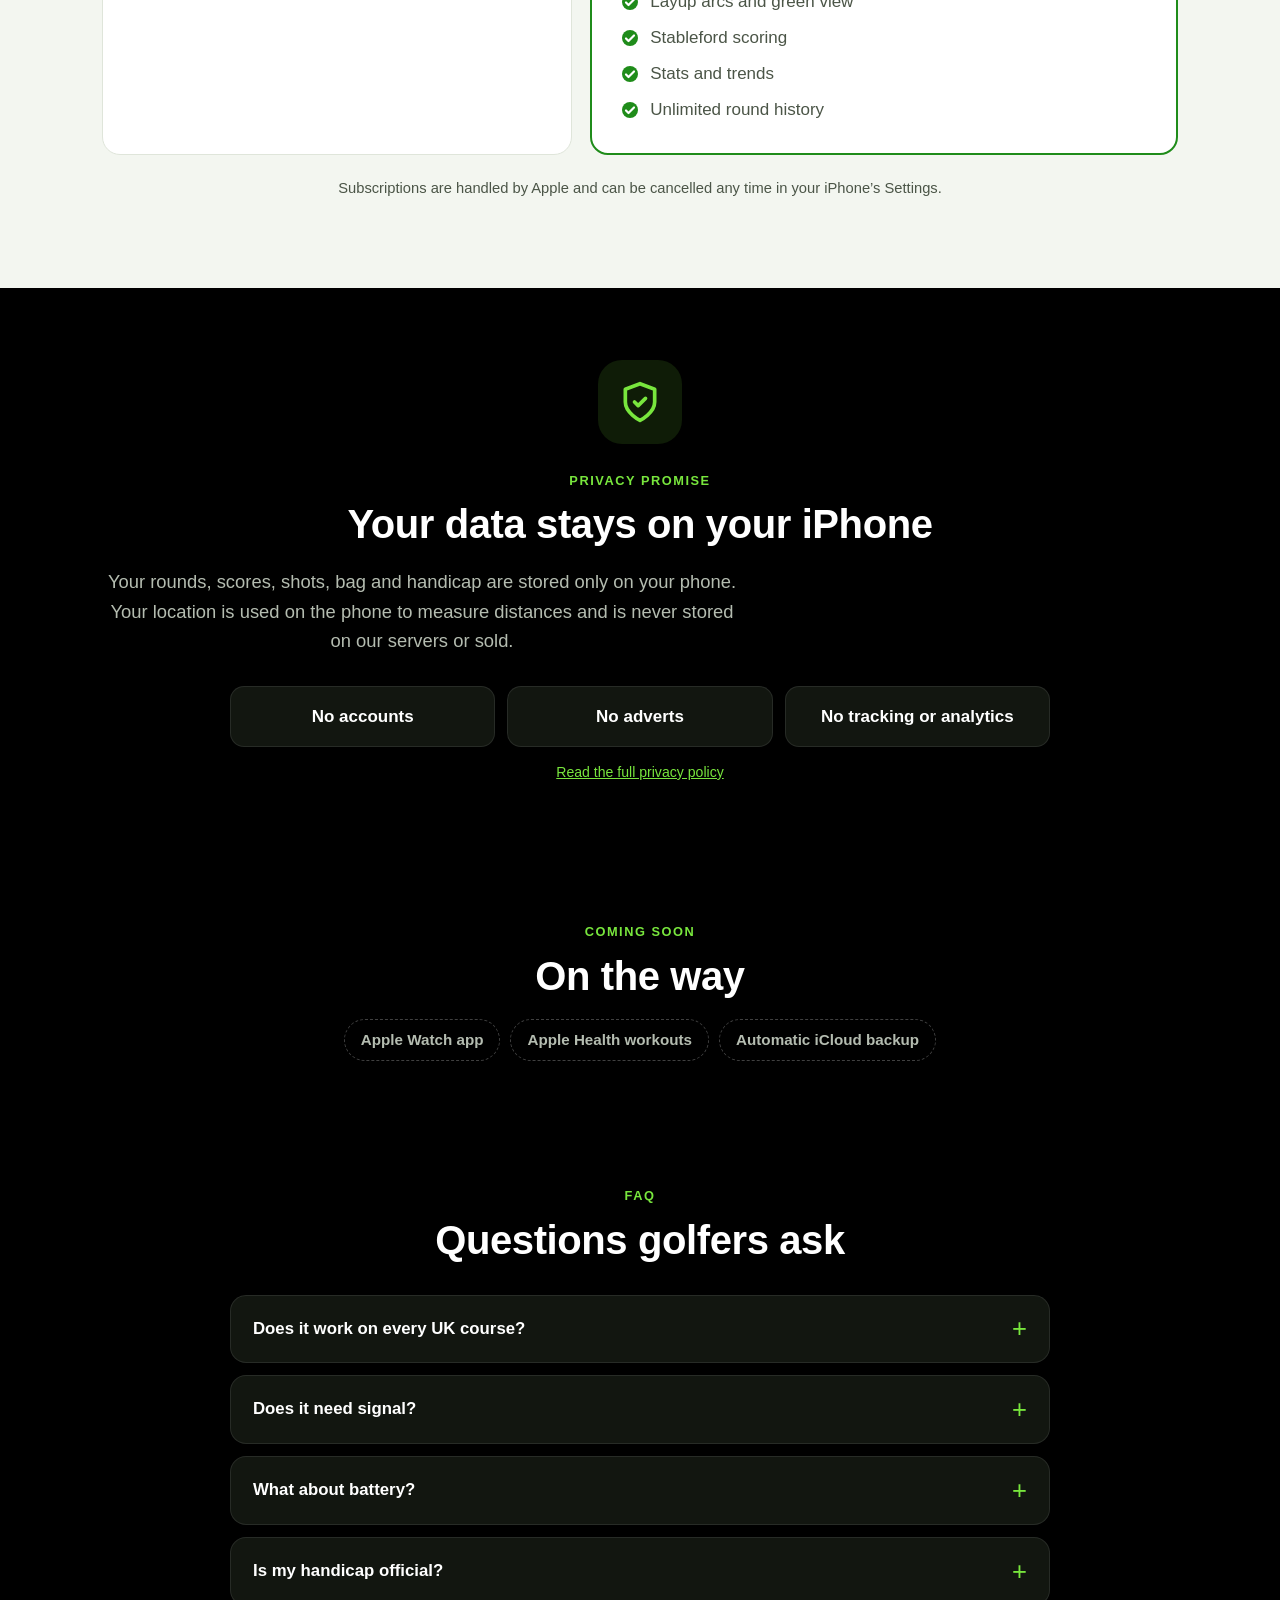
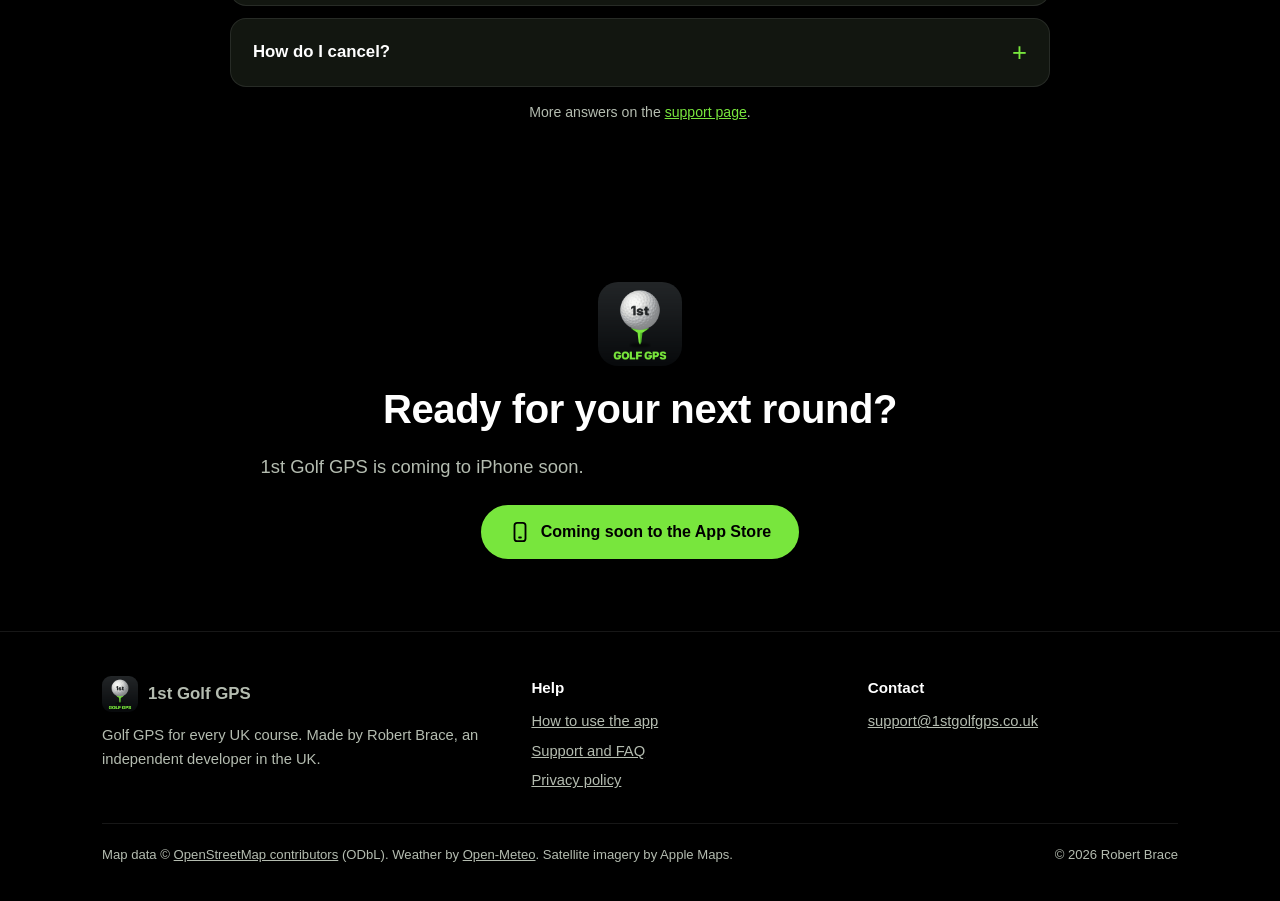
==== commit 3754bd79: "Add how-to guide page" ====
--- a/index.html
+++ b/index.html
@@ -21,7 +21,8 @@
     <a class="brand" href="index.html"><img src="images/app-icon.png" alt="" width="36" height="36">1st Golf GPS</a>
     <nav class="nav" aria-label="Main">
       <a class="nav-wide" href="#features">Features</a>
-      <a href="#pricing">Pricing</a>
+      <a class="nav-wide" href="#pricing">Pricing</a>
+      <a href="guide.html">Guide</a>
       <a class="nav-wide" href="#faq">FAQ</a>
       <a href="support.html">Support</a>
     </nav>
@@ -241,7 +242,7 @@
         </details>
         <details>
           <summary>Does it need signal?</summary>
-          <div><p>Your position comes from your iPhone’s GPS, which doesn’t rely on mobile signal. Course layouts, satellite imagery, live wind and weather are downloaded over the internet, so those need a data connection.</p></div>
+          <div><p>Your position comes from your iPhone’s GPS, which doesn’t rely on mobile signal. The full list of UK courses is built into the app, and the first time you open a course its hole layouts download and are then saved on your phone. Live wind, weather and satellite imagery need a data connection.</p></div>
         </details>
         <details>
           <summary>What about battery?</summary>
@@ -287,6 +288,7 @@
       <div>
         <h4>Help</h4>
         <ul>
+          <li><a href="guide.html">How to use the app</a></li>
           <li><a href="support.html">Support and FAQ</a></li>
           <li><a href="privacy.html">Privacy policy</a></li>
         </ul>
--- a/styles.css
+++ b/styles.css
@@ -287,3 +287,38 @@
 .site-footer a { color: var(--muted); }
 .site-footer a:hover { color: var(--green); }
 .credits { margin-top: 30px; padding-top: 20px; border-top: 1px solid var(--line); font-size: 0.82rem; display: flex; flex-wrap: wrap; gap: 6px 16px; justify-content: space-between; }
+
+/* ---------- How-to guide ---------- */
+.guide-contents { display: flex; flex-wrap: wrap; gap: 10px; margin-top: 22px; }
+.guide-contents a {
+  text-decoration: none; color: var(--white); font-weight: 700; font-size: 0.93rem;
+  background: var(--card); border: 1px solid var(--line); border-radius: 999px; padding: 8px 16px;
+}
+.guide-contents a span { color: var(--green); margin-right: 6px; }
+.guide-contents a:hover { border-color: var(--green); }
+.guide-note {
+  background: var(--card); border: 1px solid var(--line); border-radius: 14px; padding: 14px 18px;
+  color: var(--muted); font-size: 0.93rem; margin-top: 22px;
+}
+.guide-section { padding: 56px 0 8px; scroll-margin-top: 70px; }
+.guide-section > .wrap > h2 { display: flex; align-items: center; gap: 14px; }
+.guide-section > .wrap > h2 .num {
+  flex: none; width: 44px; height: 44px; border-radius: 12px; background: var(--green); color: #000;
+  display: grid; place-items: center; font-size: 1.2rem;
+}
+.guide-steps { display: grid; gap: 18px; margin-top: 26px; }
+@media (min-width: 900px) { .guide-steps { grid-template-columns: repeat(2, 1fr); } }
+.step {
+  display: grid; grid-template-columns: 120px 1fr; gap: 18px; align-items: start;
+  background: var(--card); border: 1px solid var(--line); border-radius: var(--radius); padding: 18px;
+}
+@media (min-width: 560px) { .step { grid-template-columns: 160px 1fr; gap: 22px; } }
+.step img { width: 100%; border-radius: 16px; border: 1px solid var(--line); background: #0d110b; }
+.step h3 { margin: 4px 0 8px; display: flex; flex-wrap: wrap; align-items: center; gap: 8px; }
+.step .step-num { color: var(--green); font-weight: 800; font-size: 0.82rem; letter-spacing: 0.08em; text-transform: uppercase; }
+.step p { color: var(--muted); margin: 0 0 10px; font-size: 0.97rem; }
+.step p b { color: var(--white); }
+.step .tip { font-size: 0.9rem; border-left: 3px solid var(--green); padding-left: 10px; color: #d7ddd4; }
+.back-top { display: inline-block; margin-top: 18px; font-size: 0.9rem; }
+.step--text { grid-template-columns: 1fr; }
+.guide-note b { color: var(--white); }
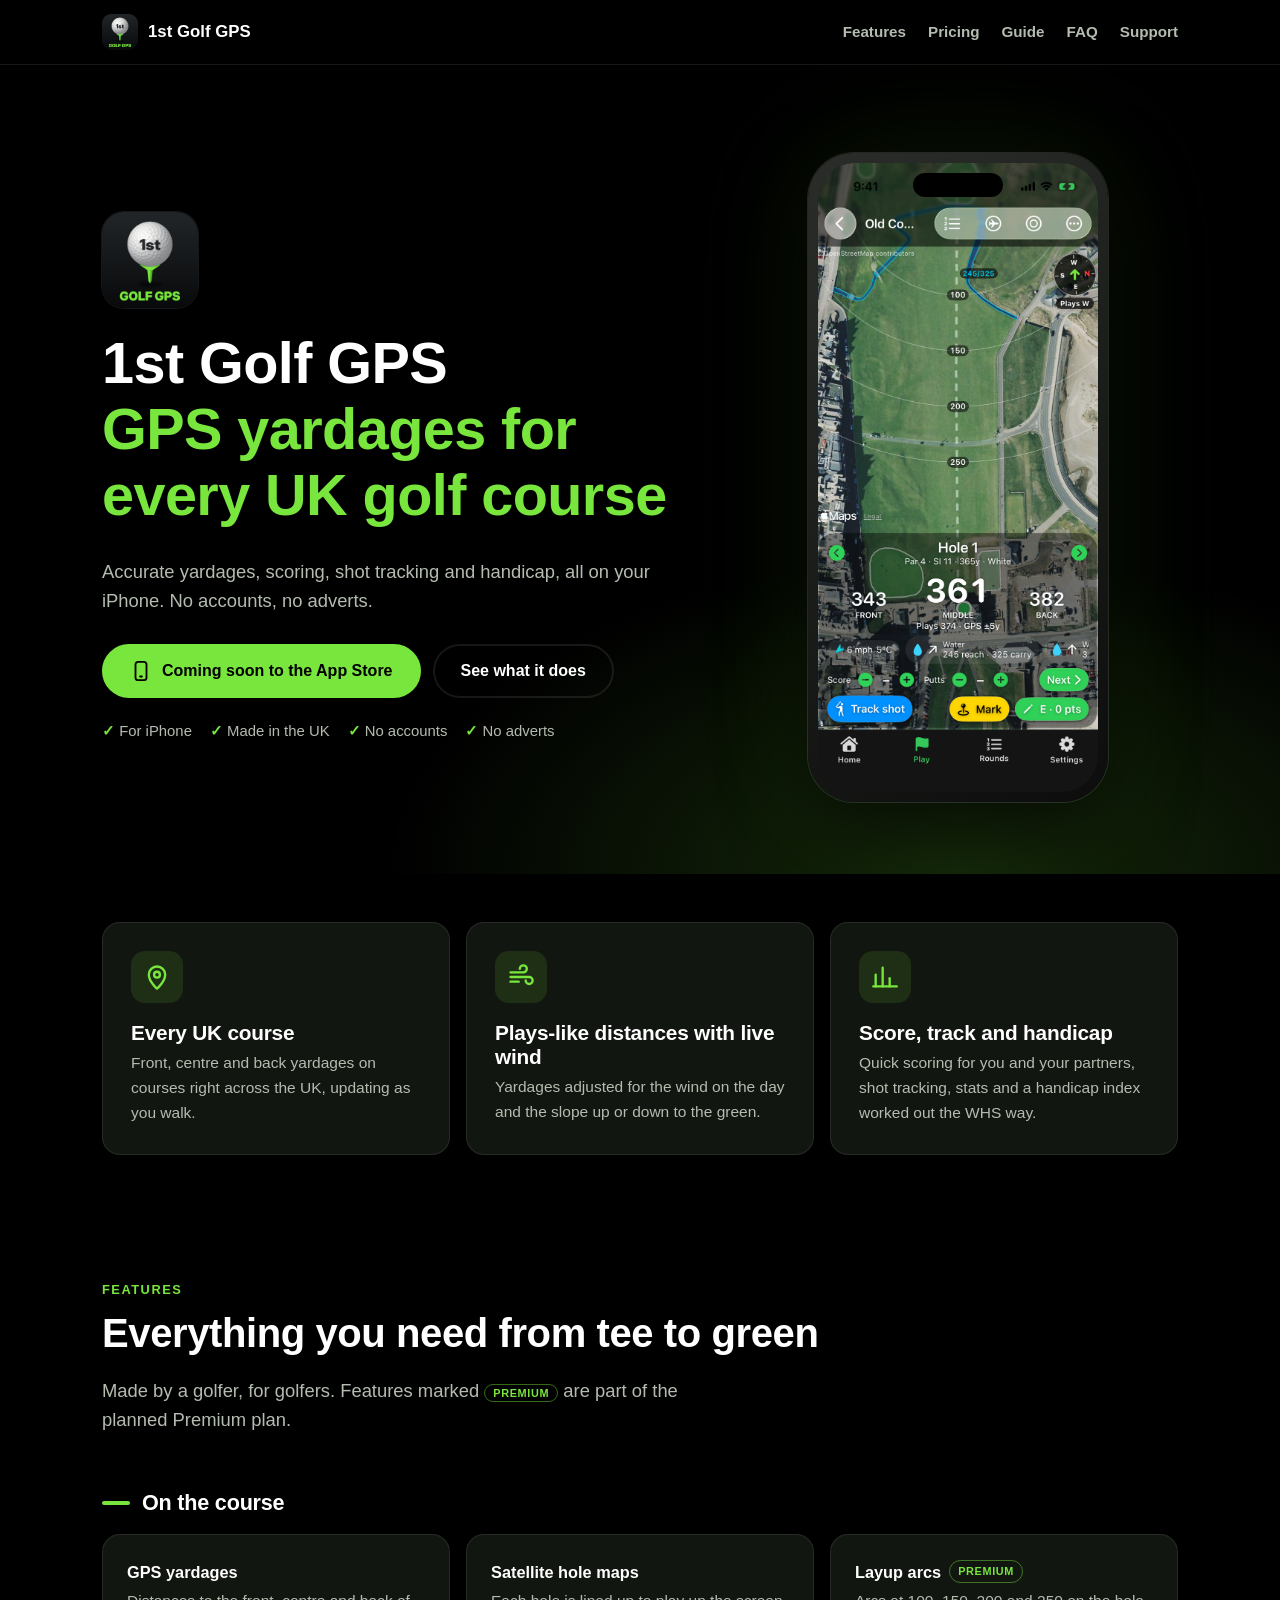
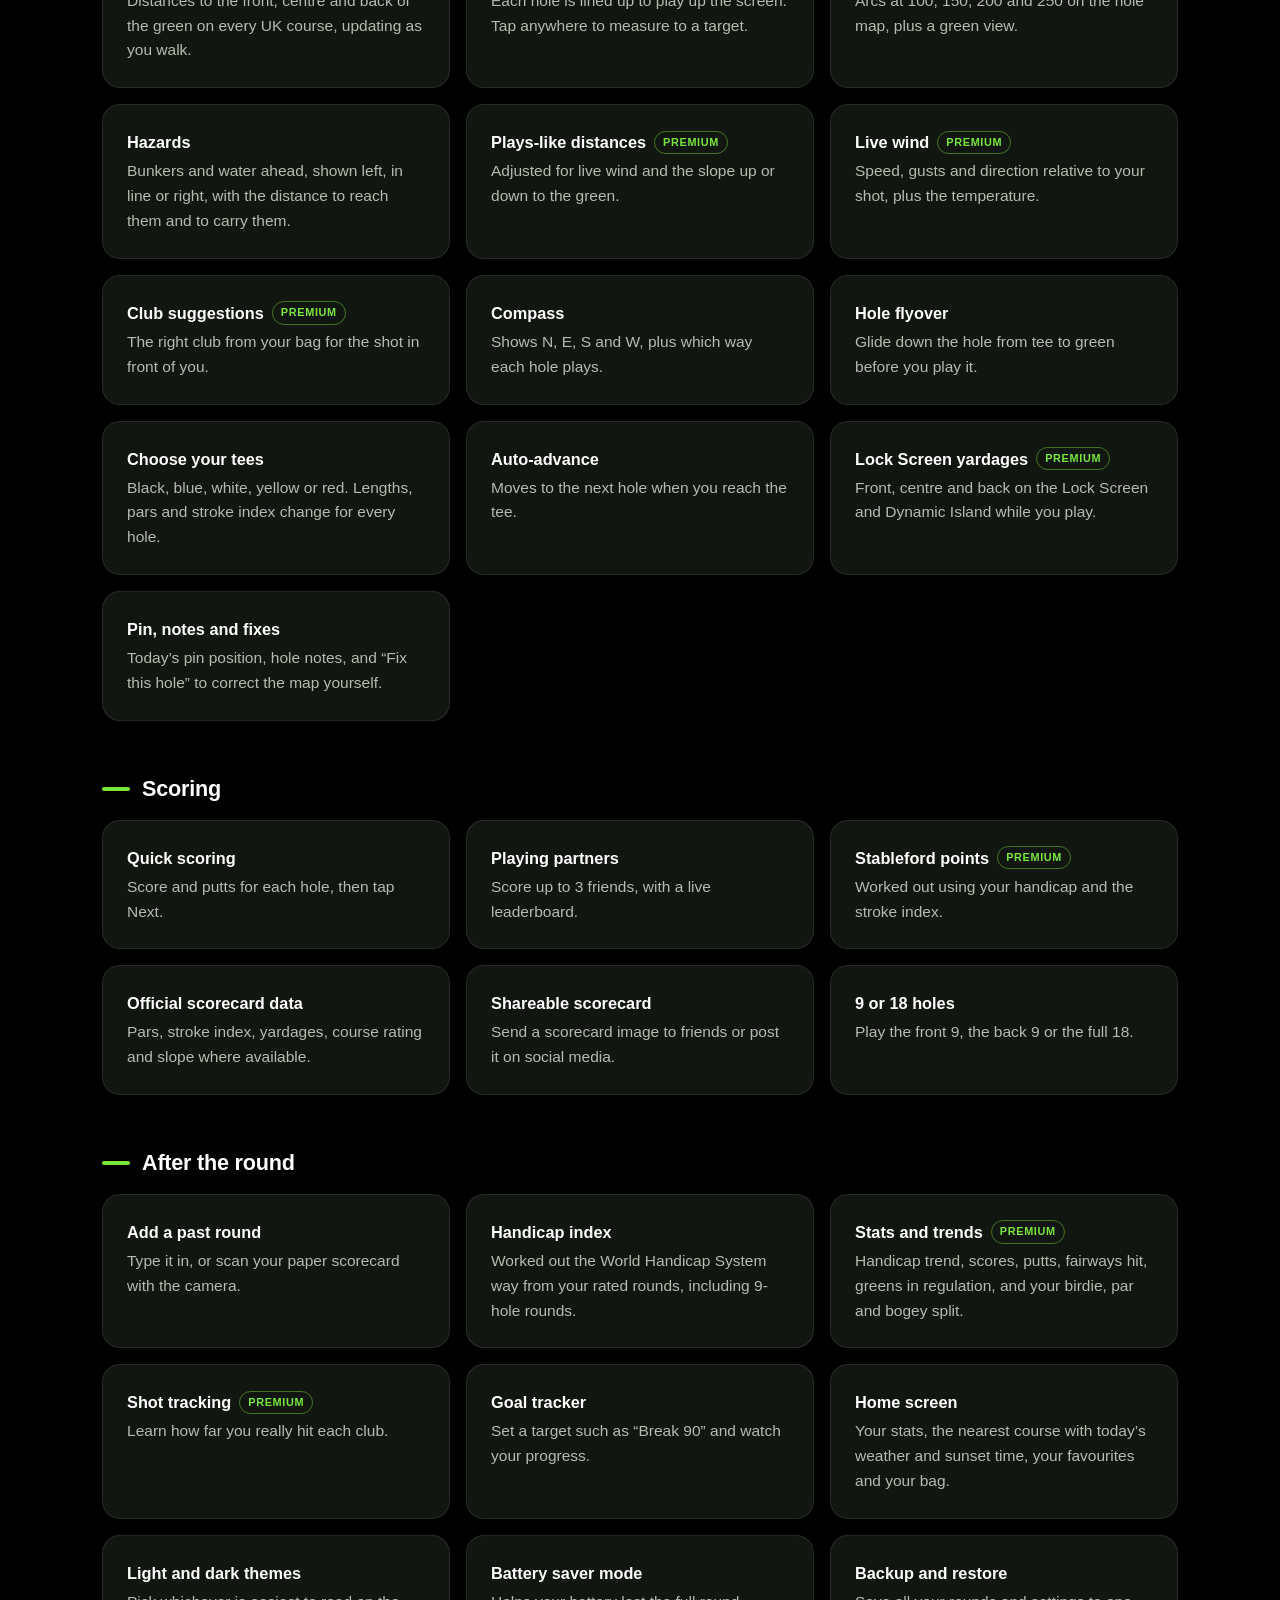
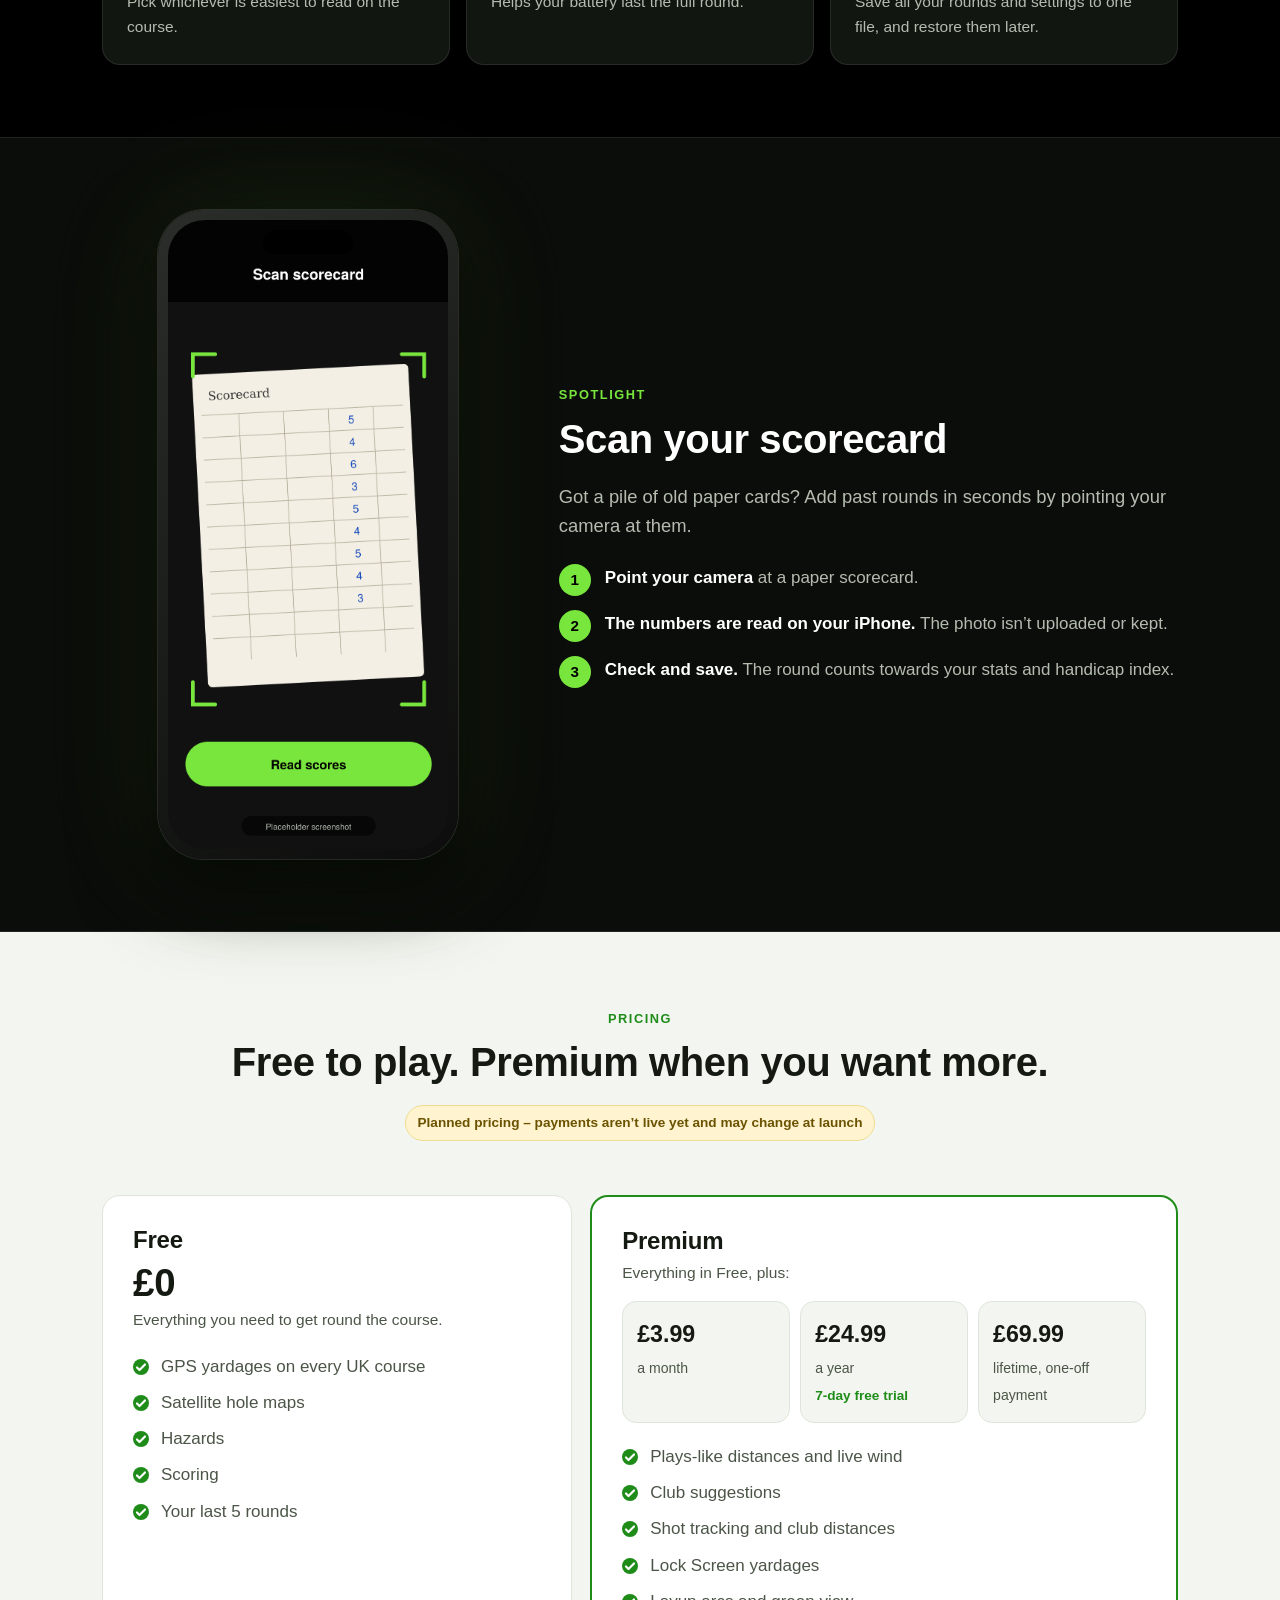
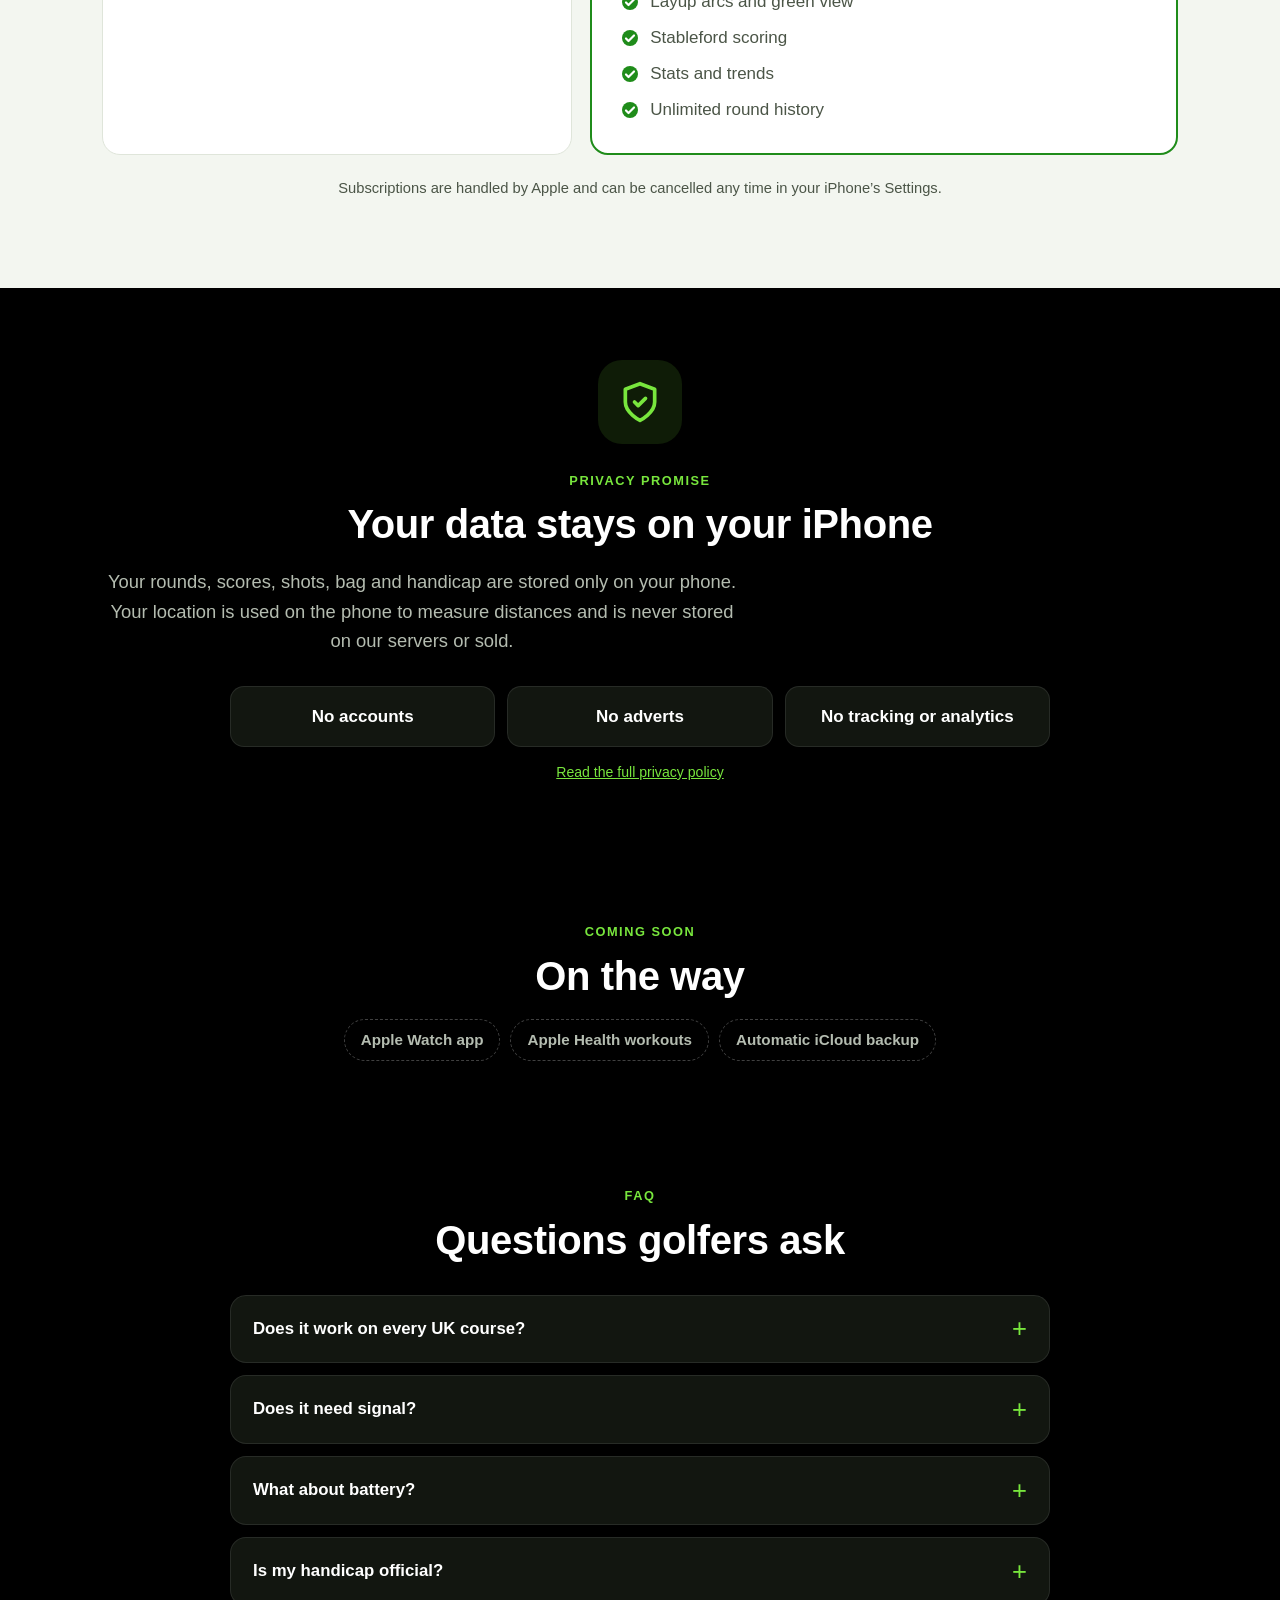
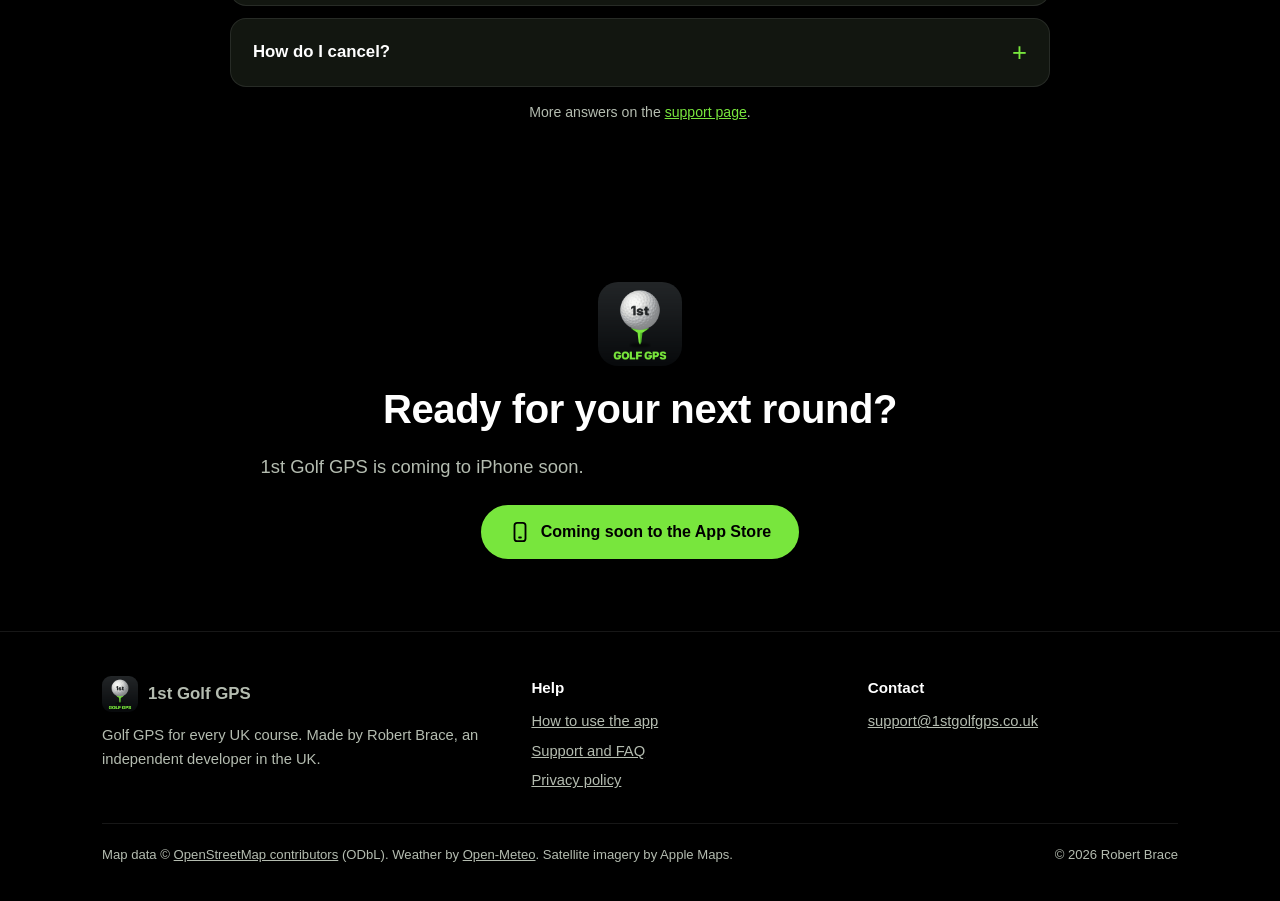
==== commit c2ed685e: "Add real app screenshots to the guide and home page" ====
--- a/index.html
+++ b/index.html
@@ -54,7 +54,7 @@
         </ul>
       </div>
       <div class="phone">
-        <img src="images/screenshot-1.png" alt="1st Golf GPS showing a hole map with front, centre and back yardages" width="780" height="1688">
+        <img src="images/screenshot-1.png" alt="1st Golf GPS on hole 1 of the Old Course, St Andrews, showing front, centre and back yardages" width="780" height="1696">
       </div>
     </div>
   </section>
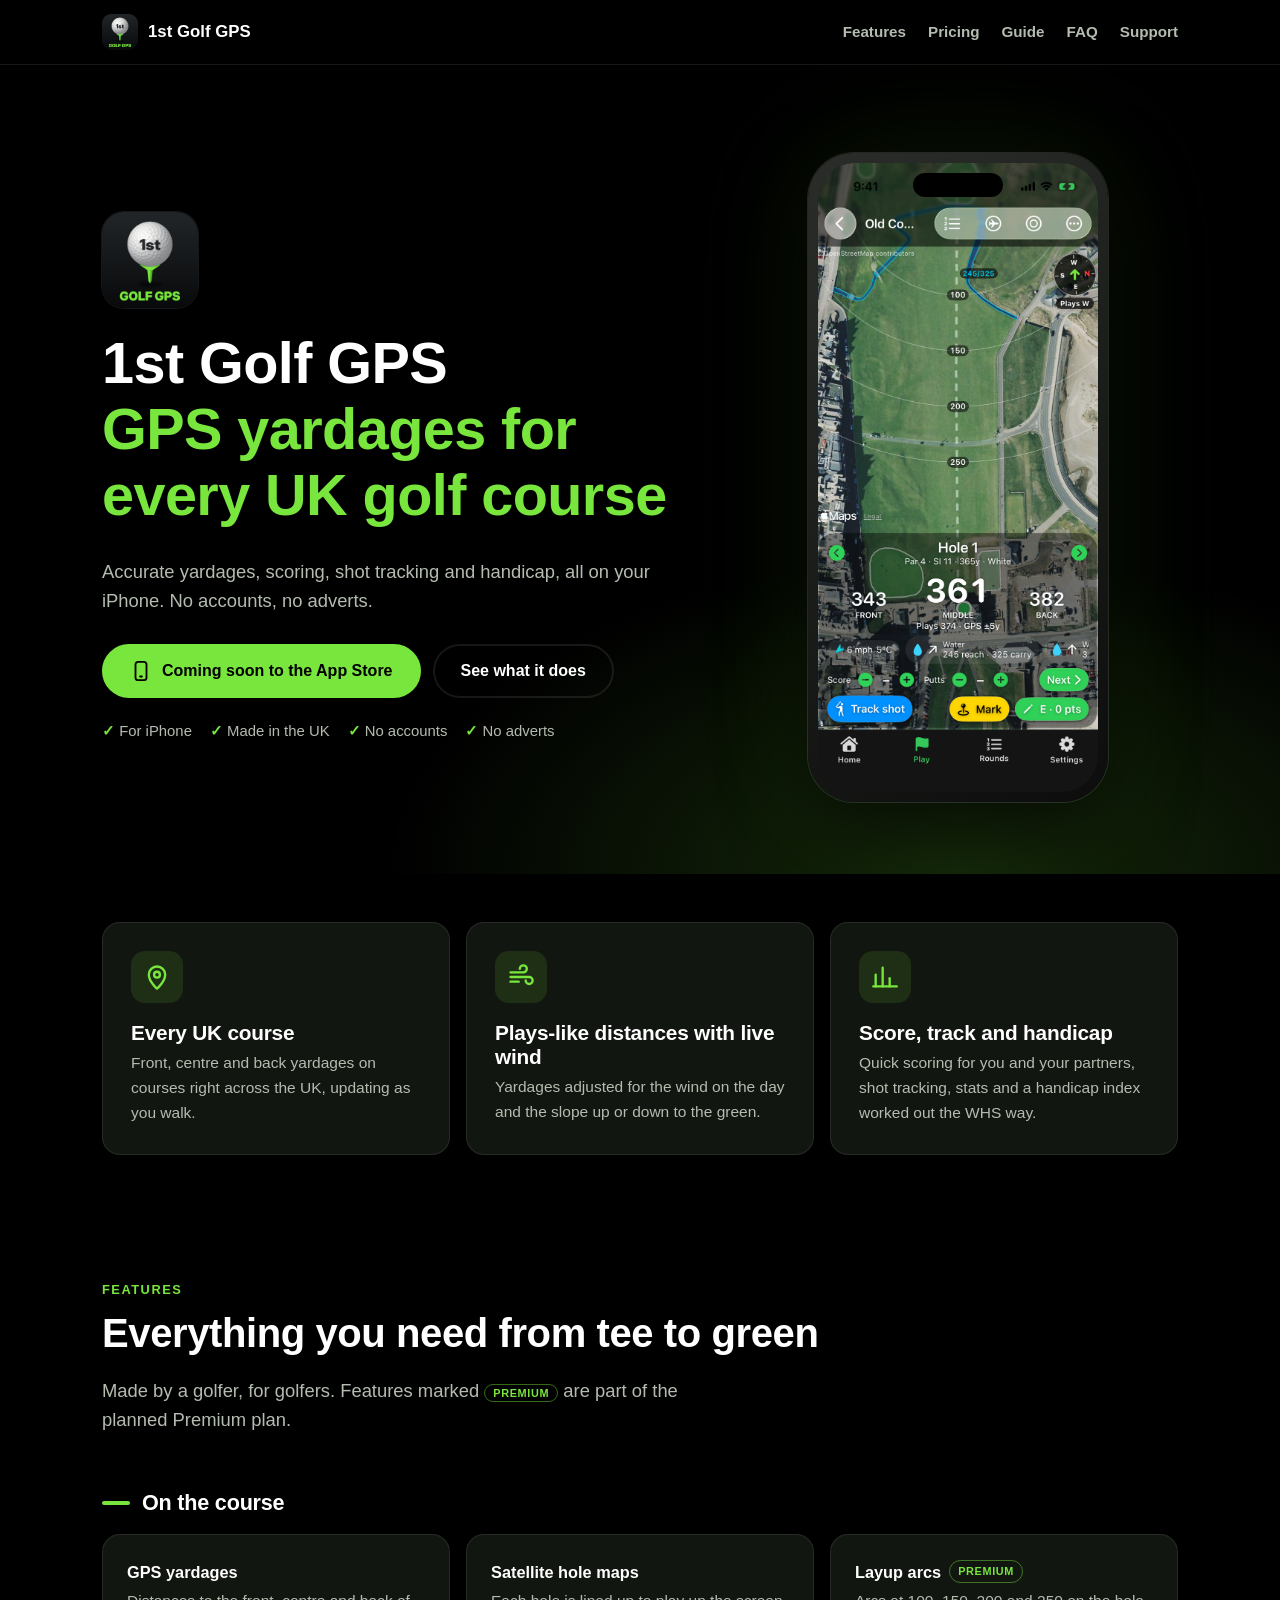
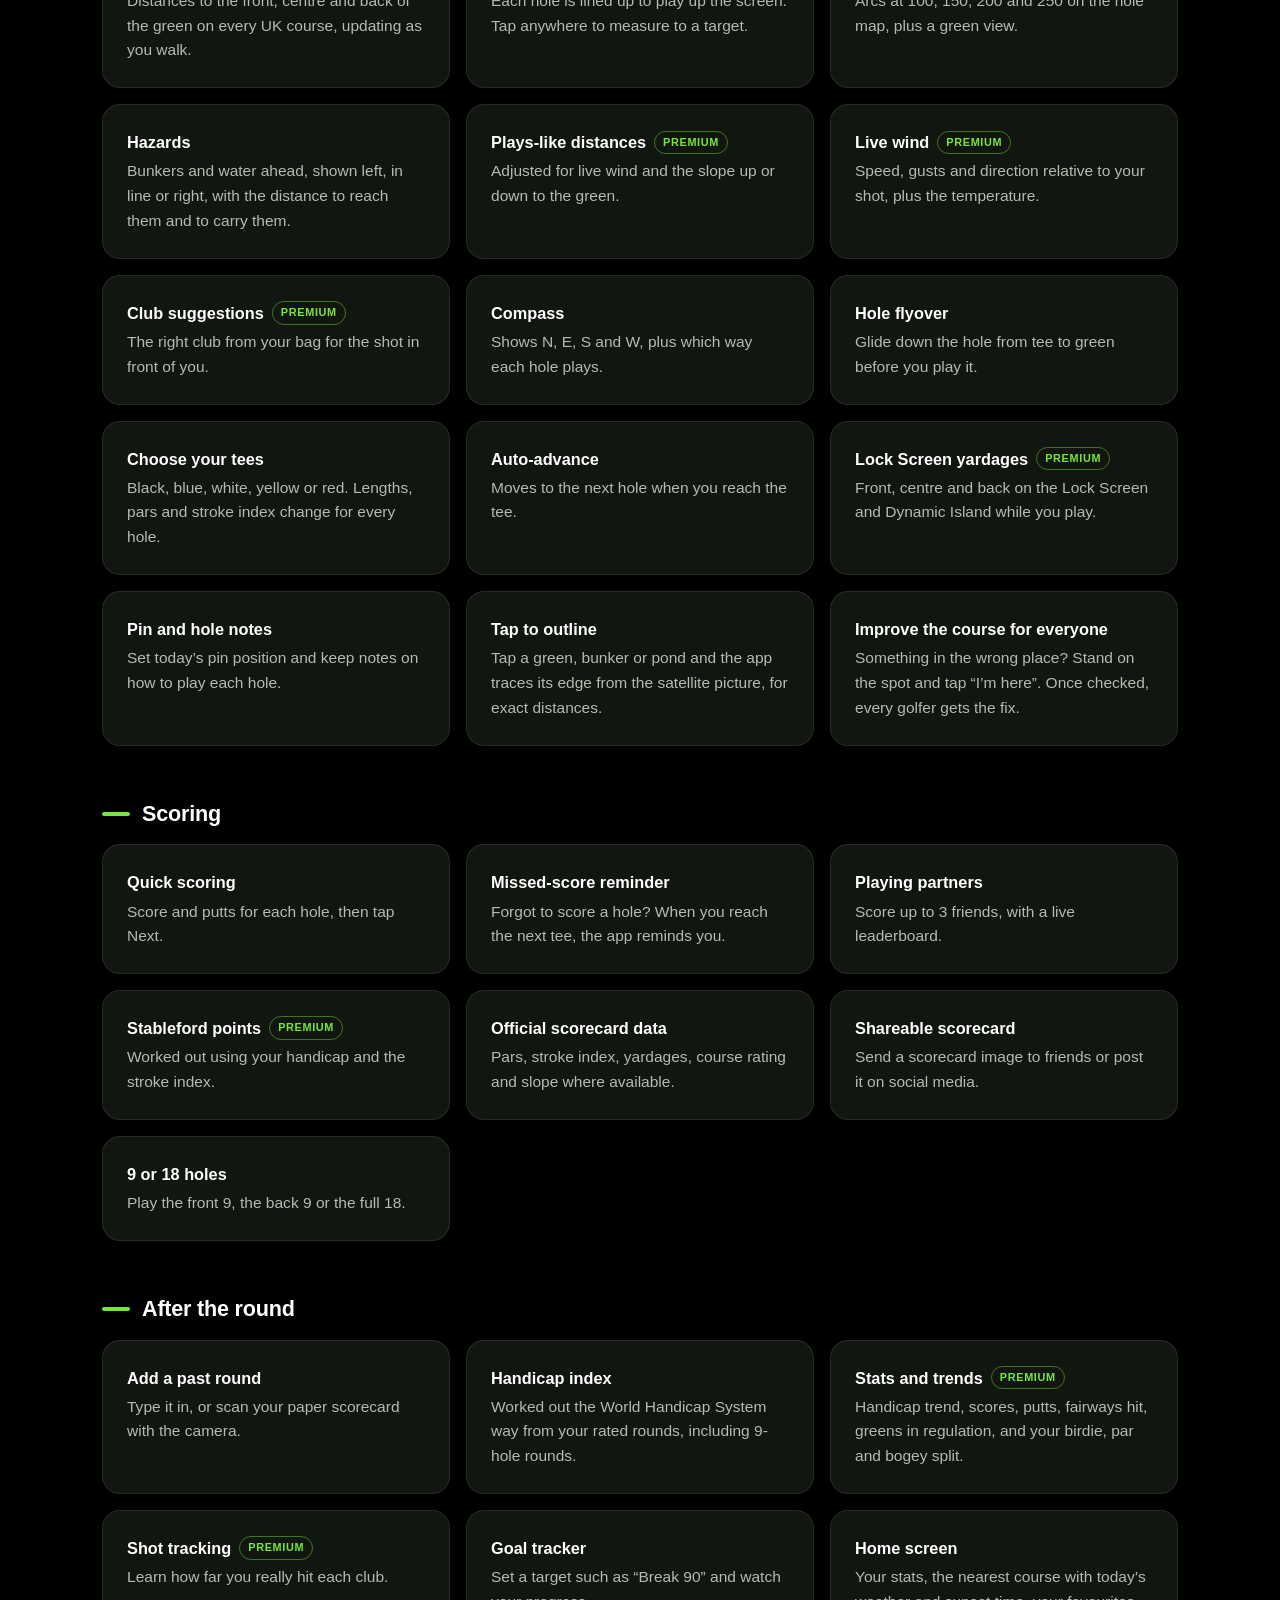
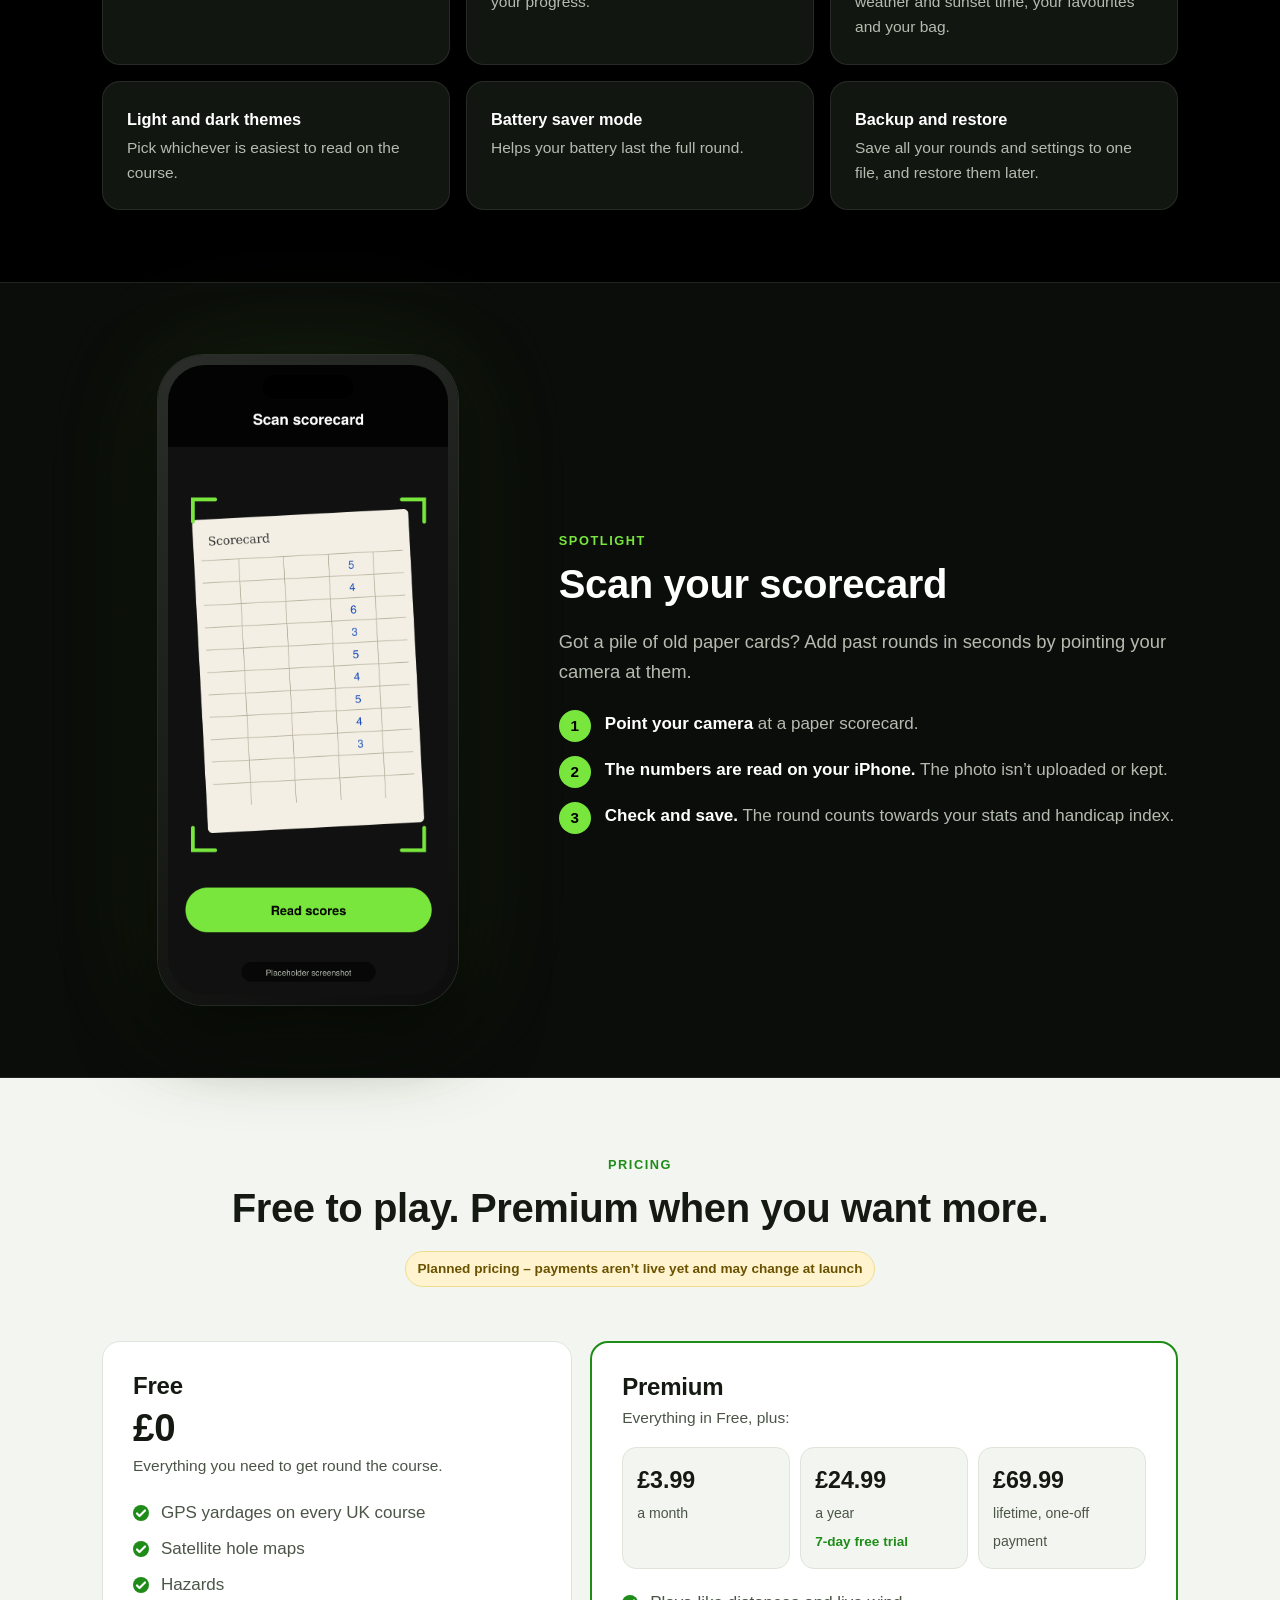
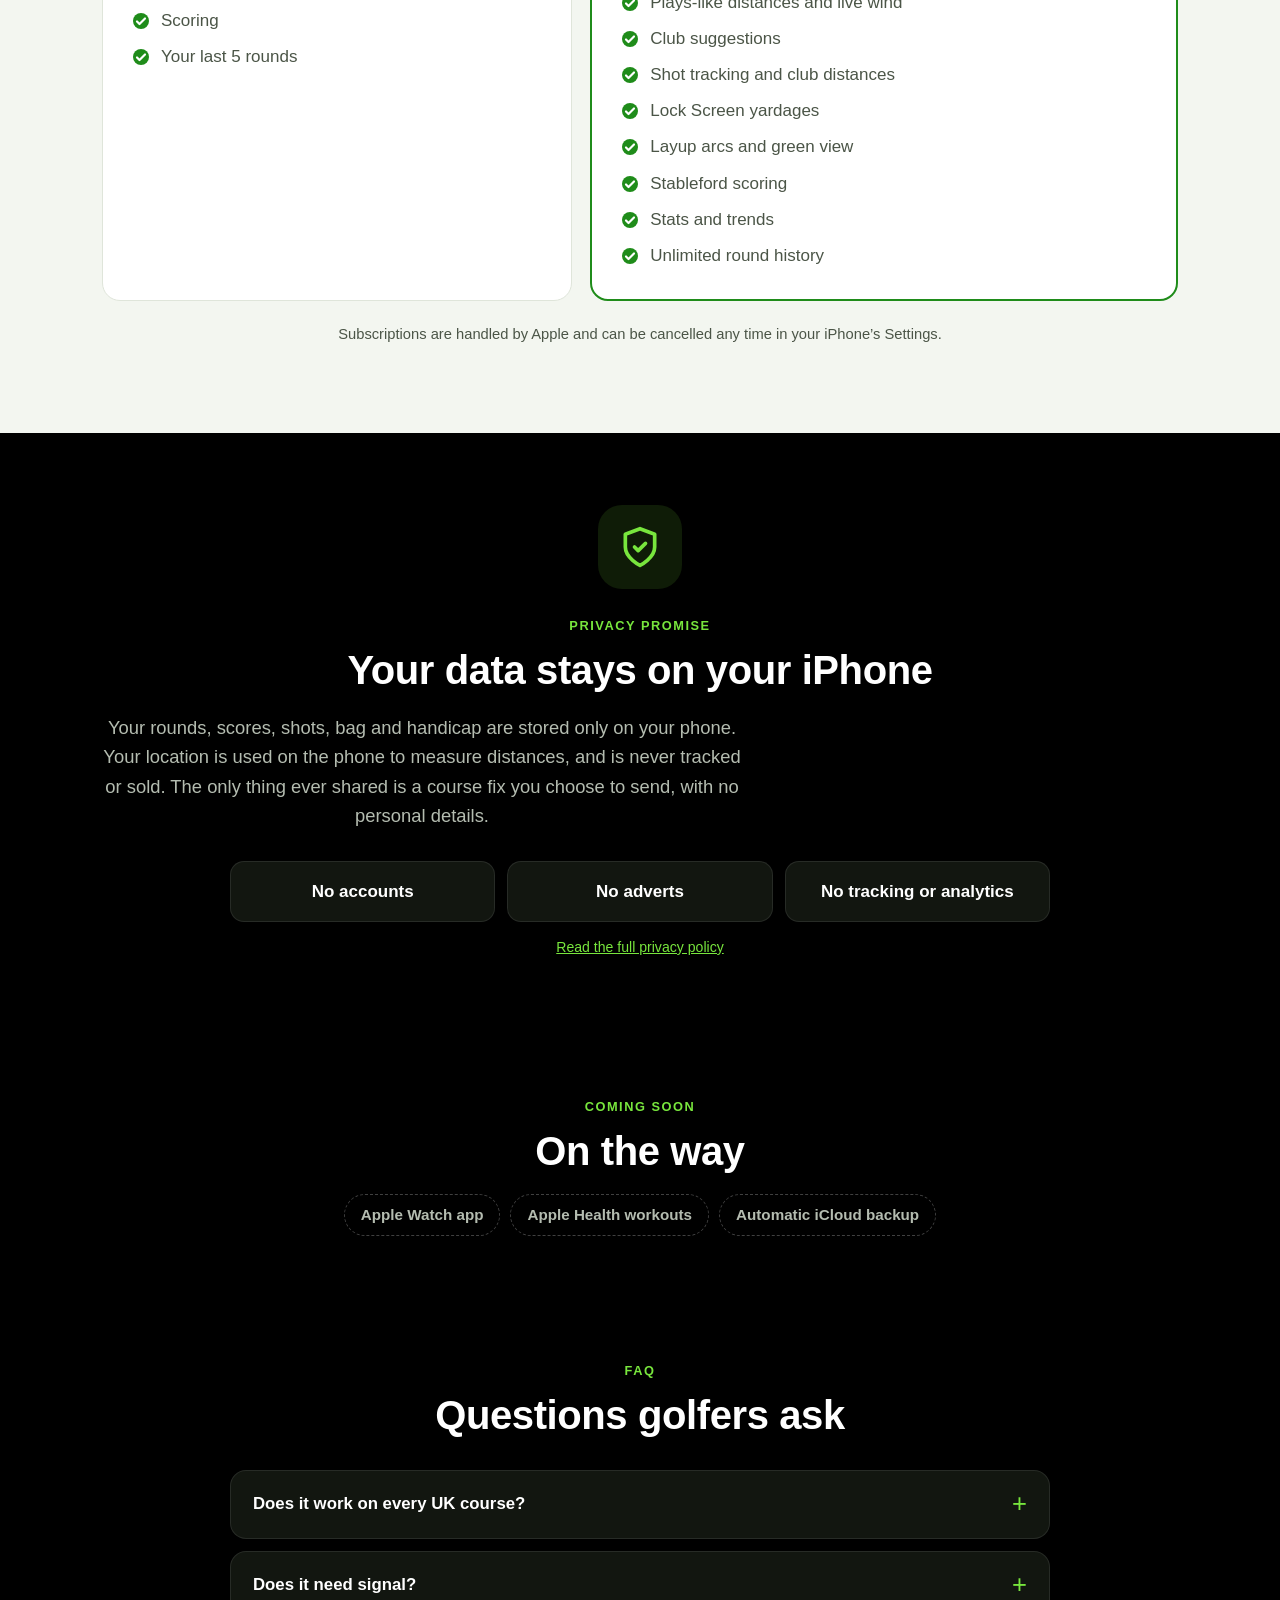
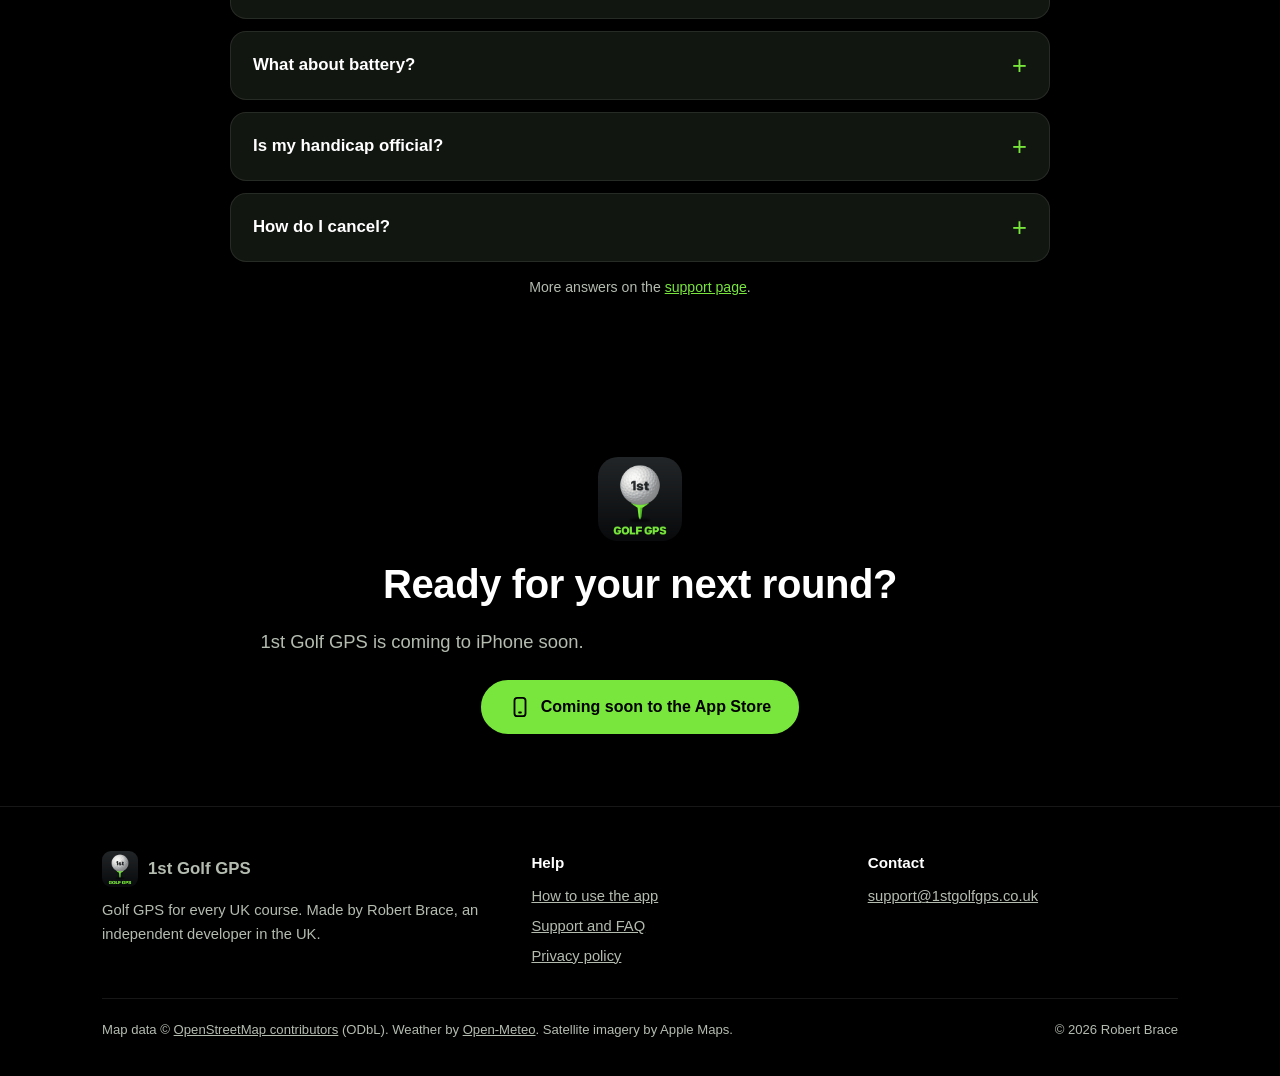
==== commit ee0a0094: "Update privacy, features and support for shared fixes - Privacy: shared course fixes, anonymous phon" ====
--- a/index.html
+++ b/index.html
@@ -102,7 +102,9 @@
           <div class="card feature"><h4>Choose your tees</h4><p>Black, blue, white, yellow or red. Lengths, pars and stroke index change for every hole.</p></div>
           <div class="card feature"><h4>Auto-advance</h4><p>Moves to the next hole when you reach the tee.</p></div>
           <div class="card feature"><h4>Lock Screen yardages <span class="tag">Premium</span></h4><p>Front, centre and back on the Lock Screen and Dynamic Island while you play.</p></div>
-          <div class="card feature"><h4>Pin, notes and fixes</h4><p>Today’s pin position, hole notes, and “Fix this hole” to correct the map yourself.</p></div>
+          <div class="card feature"><h4>Pin and hole notes</h4><p>Set today’s pin position and keep notes on how to play each hole.</p></div>
+          <div class="card feature"><h4>Tap to outline</h4><p>Tap a green, bunker or pond and the app traces its edge from the satellite picture, for exact distances.</p></div>
+          <div class="card feature"><h4>Improve the course for everyone</h4><p>Something in the wrong place? Stand on the spot and tap “I’m here”. Once checked, every golfer gets the fix.</p></div>
         </div>
       </div>
 
@@ -110,6 +112,7 @@
         <h3>Scoring</h3>
         <div class="grid grid-3">
           <div class="card feature"><h4>Quick scoring</h4><p>Score and putts for each hole, then tap Next.</p></div>
+          <div class="card feature"><h4>Missed-score reminder</h4><p>Forgot to score a hole? When you reach the next tee, the app reminds you.</p></div>
           <div class="card feature"><h4>Playing partners</h4><p>Score up to 3 friends, with a live leaderboard.</p></div>
           <div class="card feature"><h4>Stableford points <span class="tag">Premium</span></h4><p>Worked out using your handicap and the stroke index.</p></div>
           <div class="card feature"><h4>Official scorecard data</h4><p>Pars, stroke index, yardages, course rating and slope where available.</p></div>
@@ -205,7 +208,7 @@
       <div class="shield"><svg viewBox="0 0 24 24" fill="none" stroke="currentColor" stroke-width="2" stroke-linecap="round" stroke-linejoin="round" aria-hidden="true"><path d="M12 22s8-4 8-10V5l-8-3-8 3v7c0 6 8 10 8 10z"/><path d="M9 12l2 2 4-4"/></svg></div>
       <span class="eyebrow">Privacy promise</span>
       <h2>Your data stays on your iPhone</h2>
-      <p class="lead">Your rounds, scores, shots, bag and handicap are stored only on your phone. Your location is used on the phone to measure distances and is never stored on our servers or sold.</p>
+      <p class="lead">Your rounds, scores, shots, bag and handicap are stored only on your phone. Your location is used on the phone to measure distances, and is never tracked or sold. The only thing ever shared is a course fix you choose to send, with no personal details.</p>
       <ul class="promise-list">
         <li>No accounts</li>
         <li>No adverts</li>
@@ -238,7 +241,7 @@
       <div class="faq">
         <details>
           <summary>Does it work on every UK course?</summary>
-          <div><p>Yes. 1st Golf GPS covers golf courses across the UK, using course layouts from OpenStreetMap. If a hole doesn’t look quite right, use “Fix this hole” to correct the map yourself. Official scorecard details such as course rating and slope are shown where available.</p></div>
+          <div><p>Yes. 1st Golf GPS covers golf courses across the UK, using course layouts from OpenStreetMap. If a hole doesn’t look quite right, use “Fix this hole” to correct it, and help fix it for every golfer. Official scorecard details such as course rating and slope are shown where available.</p></div>
         </details>
         <details>
           <summary>Does it need signal?</summary>
--- a/styles.css
+++ b/styles.css
@@ -322,3 +322,30 @@
 .back-top { display: inline-block; margin-top: 18px; font-size: 0.9rem; }
 .step--text { grid-template-columns: 1fr; }
 .guide-note b { color: var(--white); }
+.step--wide { grid-template-columns: 1fr; }
+.step--wide img { max-width: 460px; }
+
+/* ---------- Guide: click a step to enlarge it ---------- */
+.step[data-expand] { cursor: zoom-in; scroll-margin-top: 80px; transition: border-color 0.2s ease, background 0.2s ease; }
+.step[data-expand]:hover { border-color: rgba(120, 230, 61, 0.45); }
+.step[data-expand]:focus-visible { outline: 2px solid var(--green); outline-offset: 3px; }
+.img-wrap { position: relative; }
+.zoom-hint {
+  position: absolute; right: 6px; bottom: 6px; width: 30px; height: 30px; border-radius: 50%;
+  background: rgba(0, 0, 0, 0.7); color: var(--white); display: grid; place-items: center;
+  box-shadow: 0 0 0 1px rgba(255, 255, 255, 0.2);
+}
+.zoom-hint svg { width: 17px; height: 17px; }
+.step.is-open { grid-column: 1 / -1; cursor: zoom-out; border-color: rgba(120, 230, 61, 0.65); background: #151b12; }
+.step.is-open .zh-v { display: none; }
+.step.is-open h3 { font-size: 1.35rem; }
+.step.is-open p { font-size: 1.05rem; }
+@media (min-width: 700px) {
+  .step.is-open { grid-template-columns: minmax(280px, 380px) 1fr; gap: 36px; padding: 28px; align-items: center; }
+}
+@media (max-width: 699px) {
+  .step.is-open { grid-template-columns: 1fr; }
+  .step.is-open .img-wrap { max-width: 340px; width: 100%; margin: 0 auto; }
+}
+.step--wide.is-open { grid-template-columns: 1fr; align-items: start; }
+.step--wide.is-open img { max-width: 640px; }
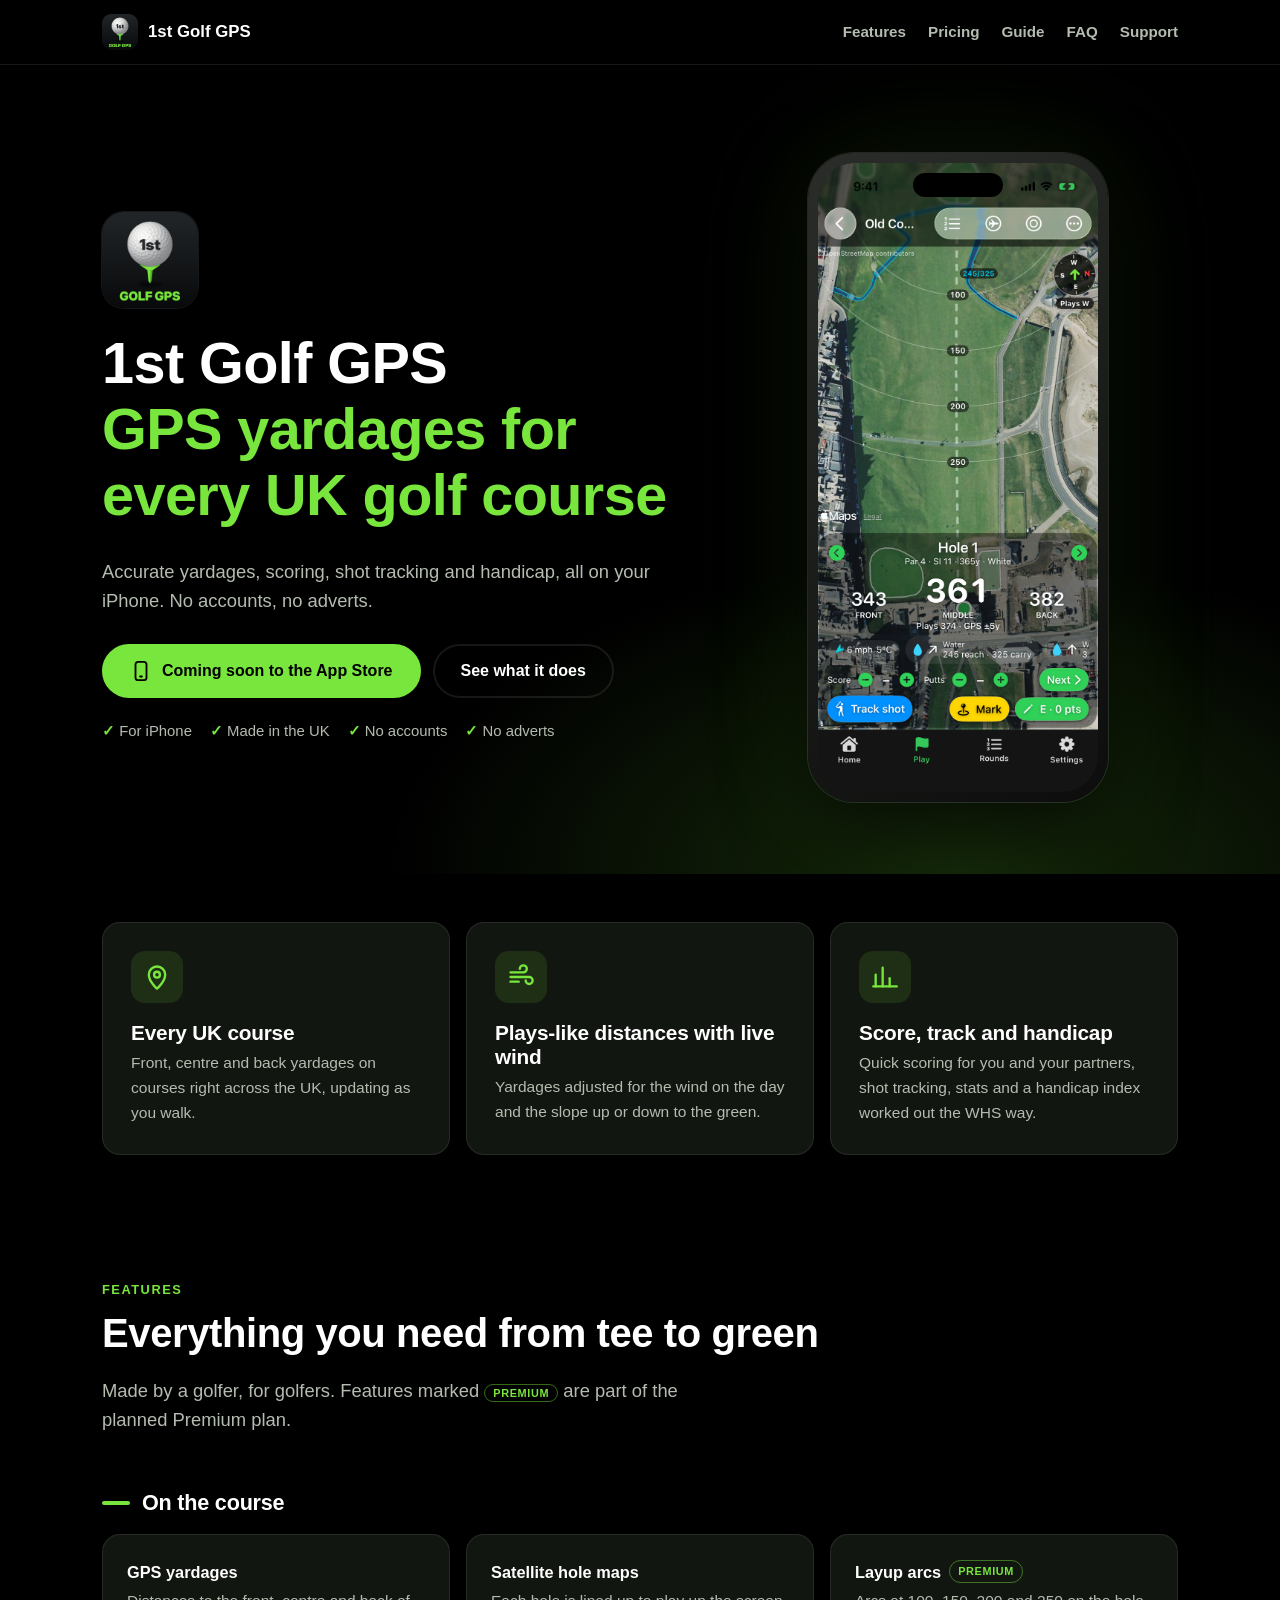
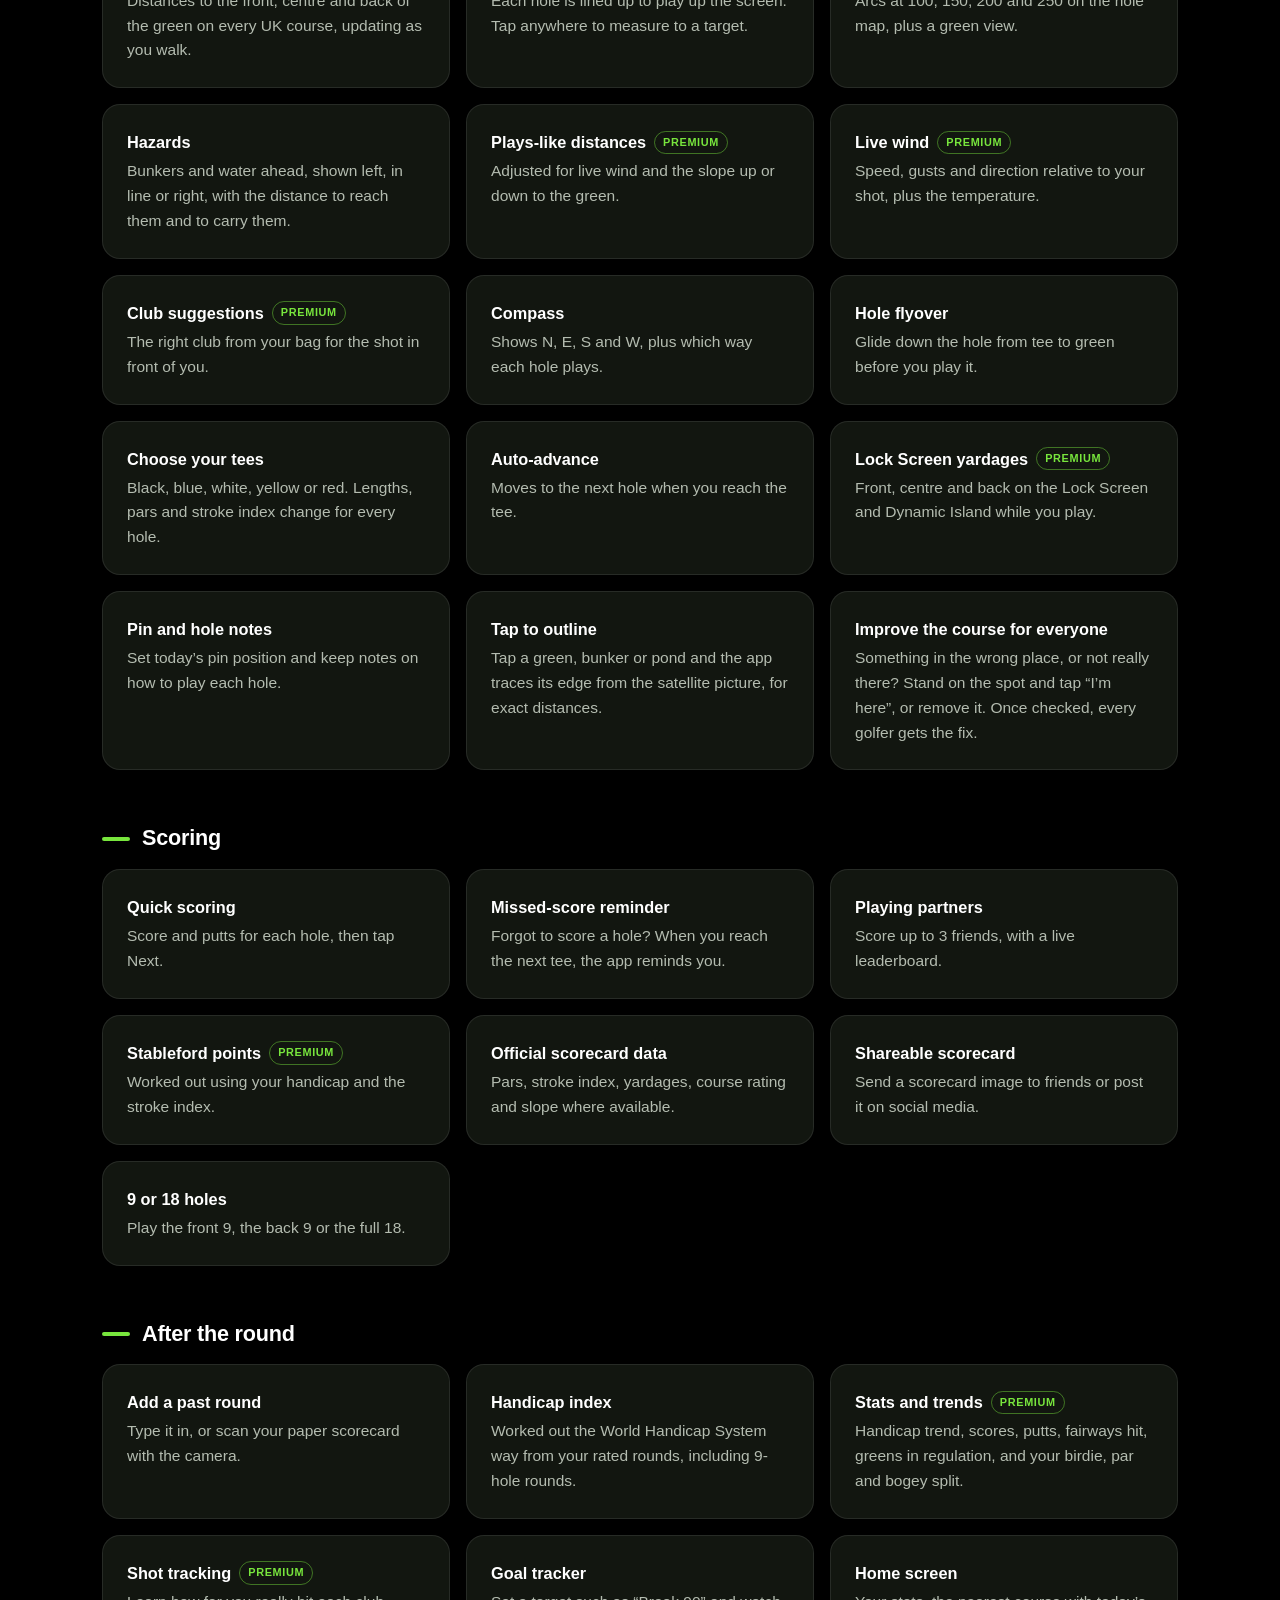
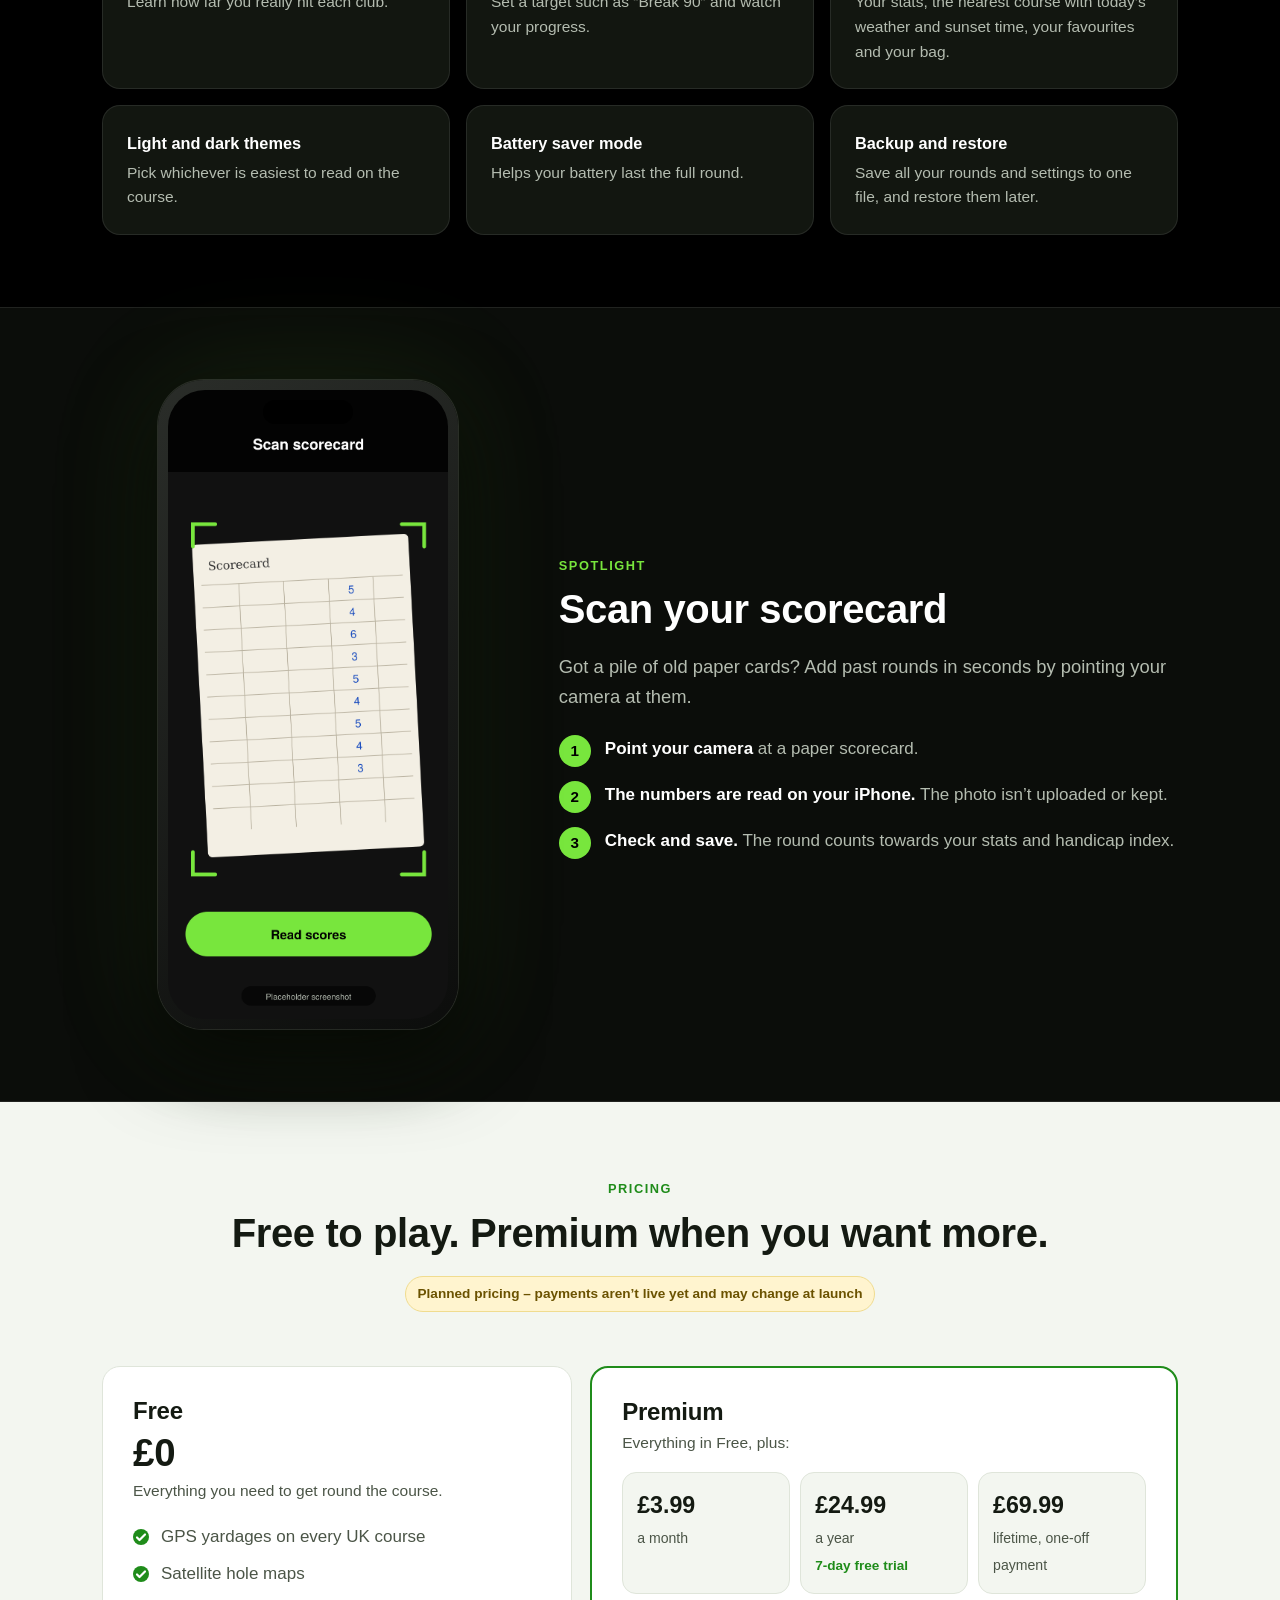
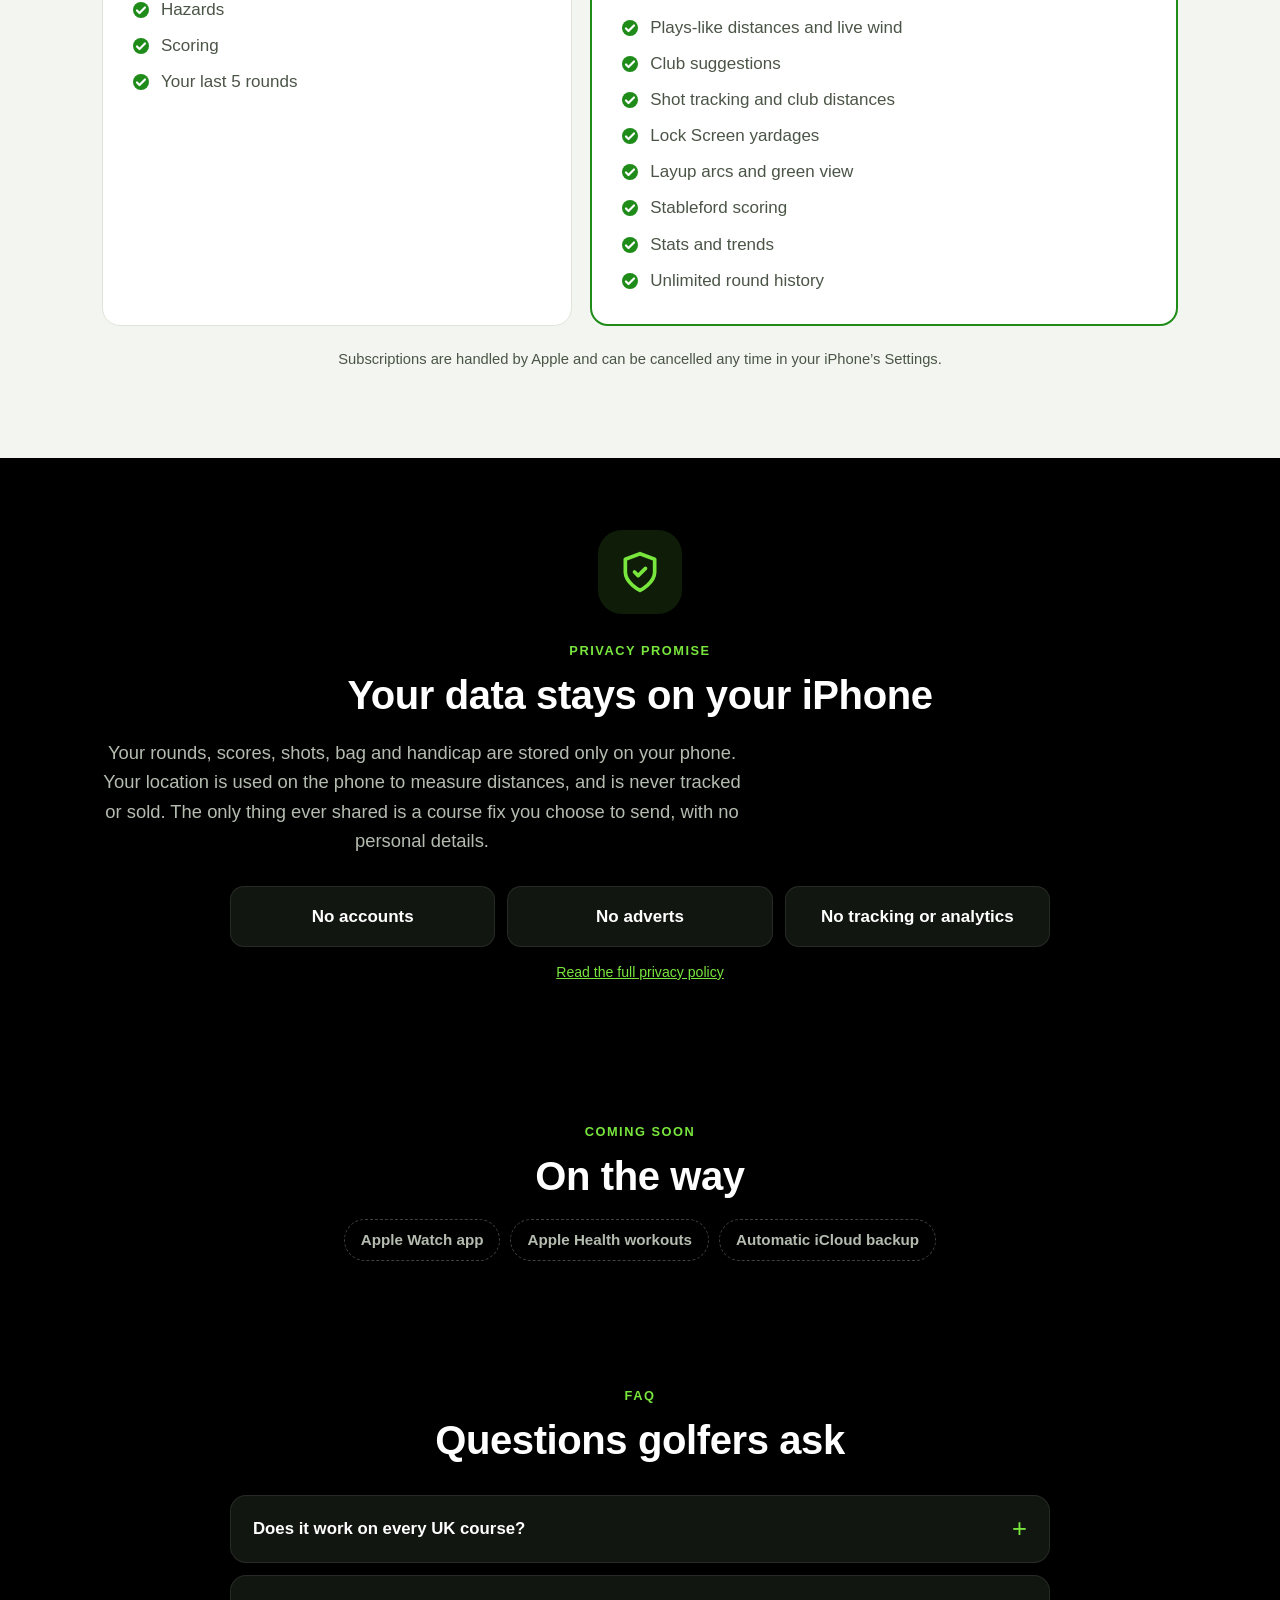
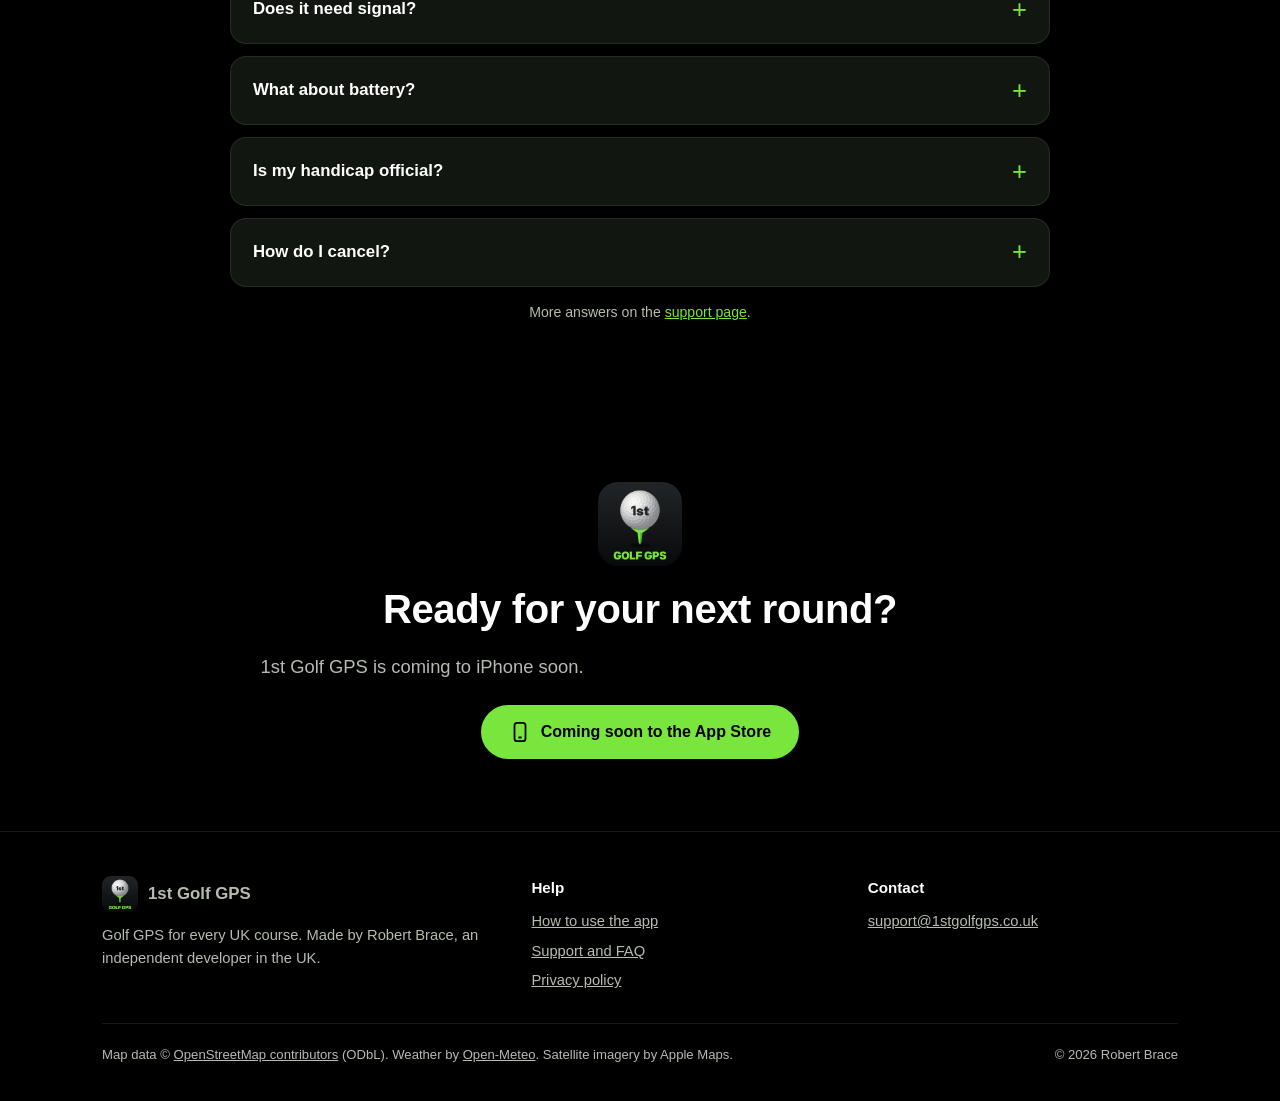
==== commit d6db9f74: "Add Remove tab and hazard removal to guide, support and privacy - Guide: Fix this hole screen with A" ====
--- a/index.html
+++ b/index.html
@@ -104,7 +104,7 @@
           <div class="card feature"><h4>Lock Screen yardages <span class="tag">Premium</span></h4><p>Front, centre and back on the Lock Screen and Dynamic Island while you play.</p></div>
           <div class="card feature"><h4>Pin and hole notes</h4><p>Set today’s pin position and keep notes on how to play each hole.</p></div>
           <div class="card feature"><h4>Tap to outline</h4><p>Tap a green, bunker or pond and the app traces its edge from the satellite picture, for exact distances.</p></div>
-          <div class="card feature"><h4>Improve the course for everyone</h4><p>Something in the wrong place? Stand on the spot and tap “I’m here”. Once checked, every golfer gets the fix.</p></div>
+          <div class="card feature"><h4>Improve the course for everyone</h4><p>Something in the wrong place, or not really there? Stand on the spot and tap “I’m here”, or remove it. Once checked, every golfer gets the fix.</p></div>
         </div>
       </div>
 
